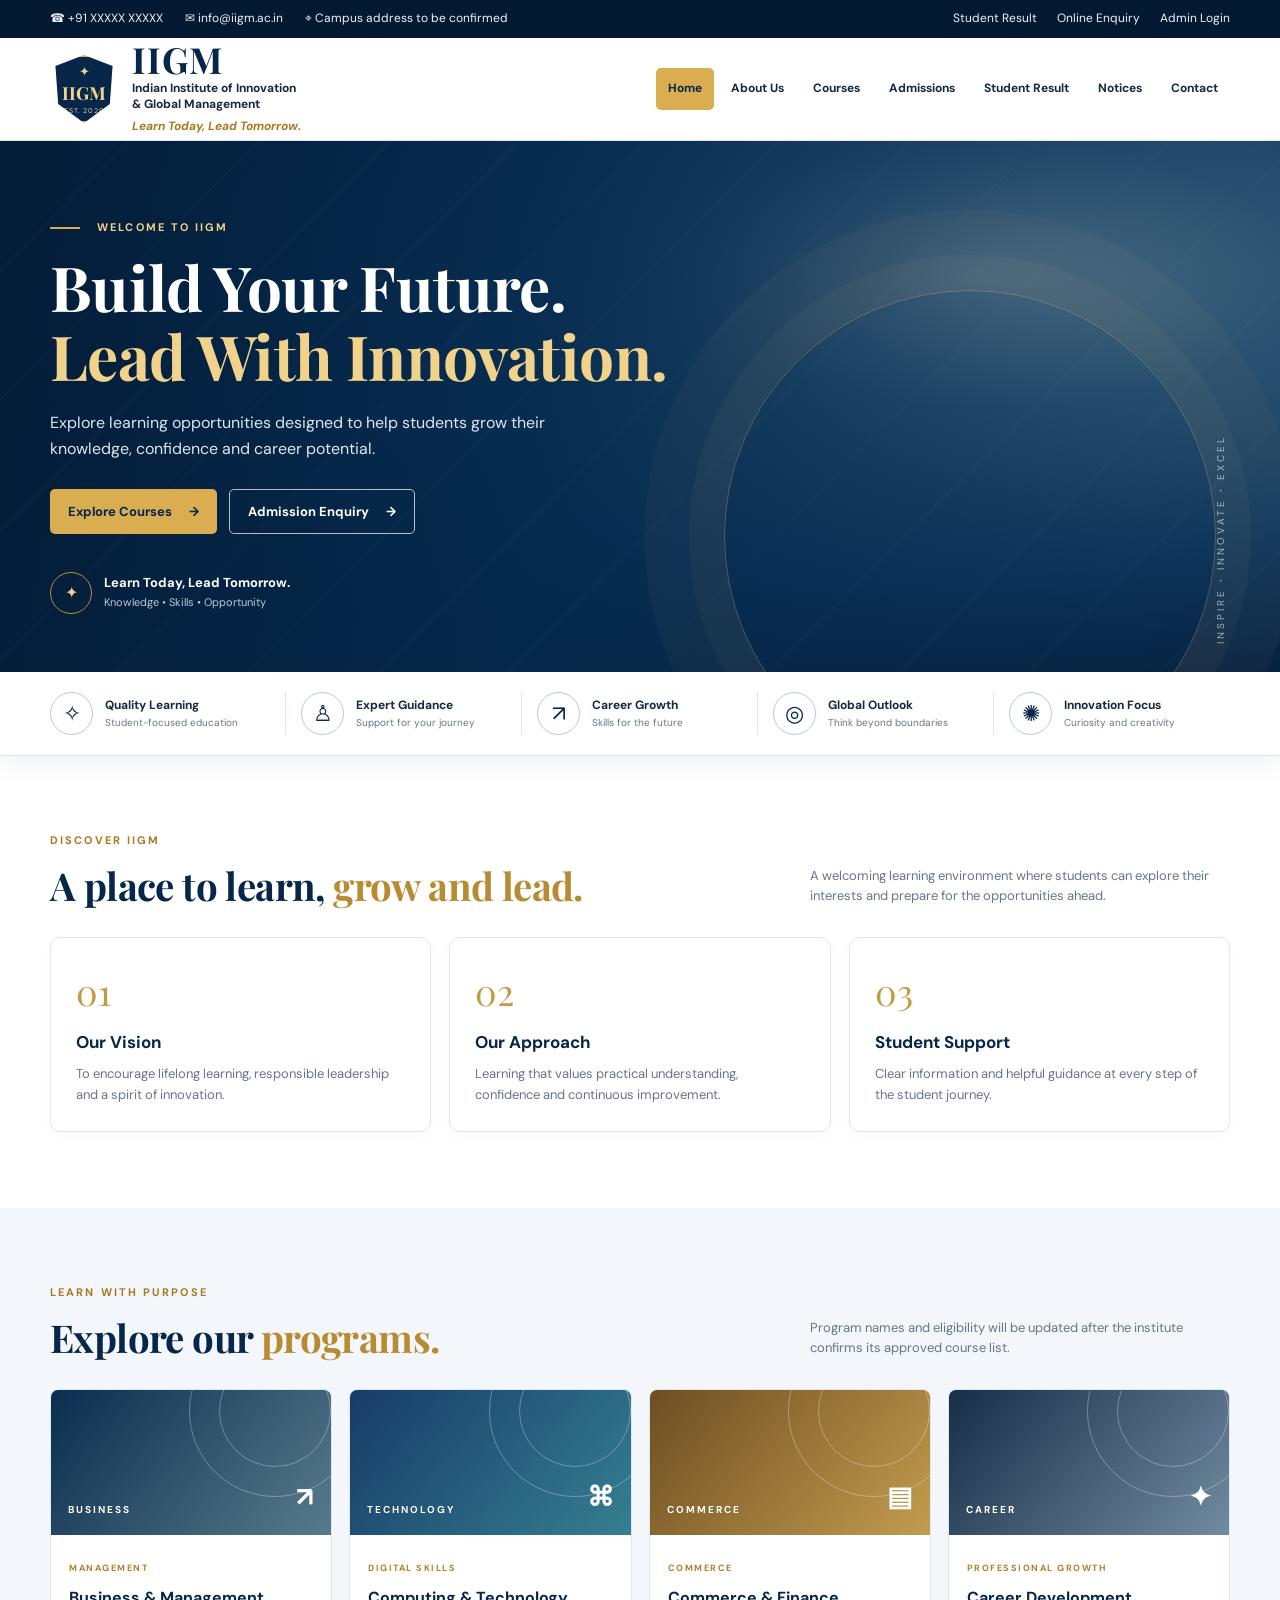
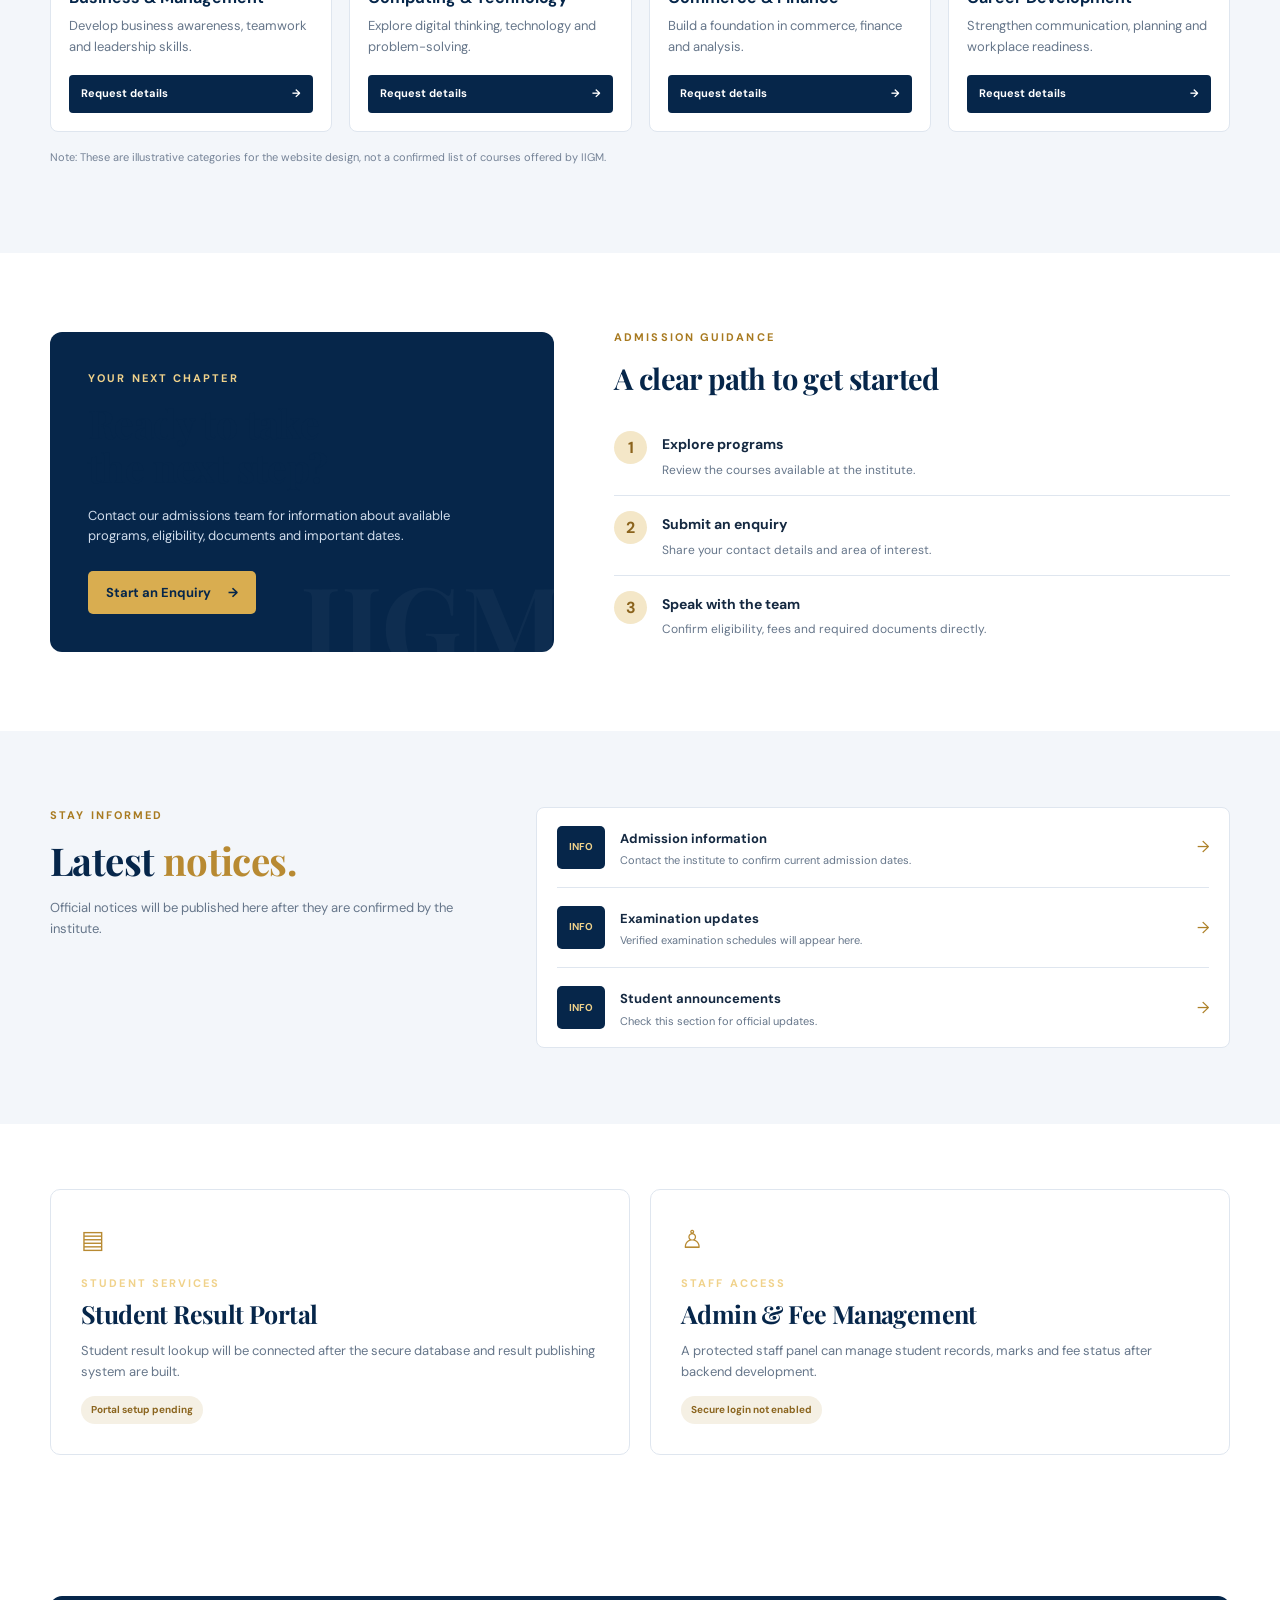
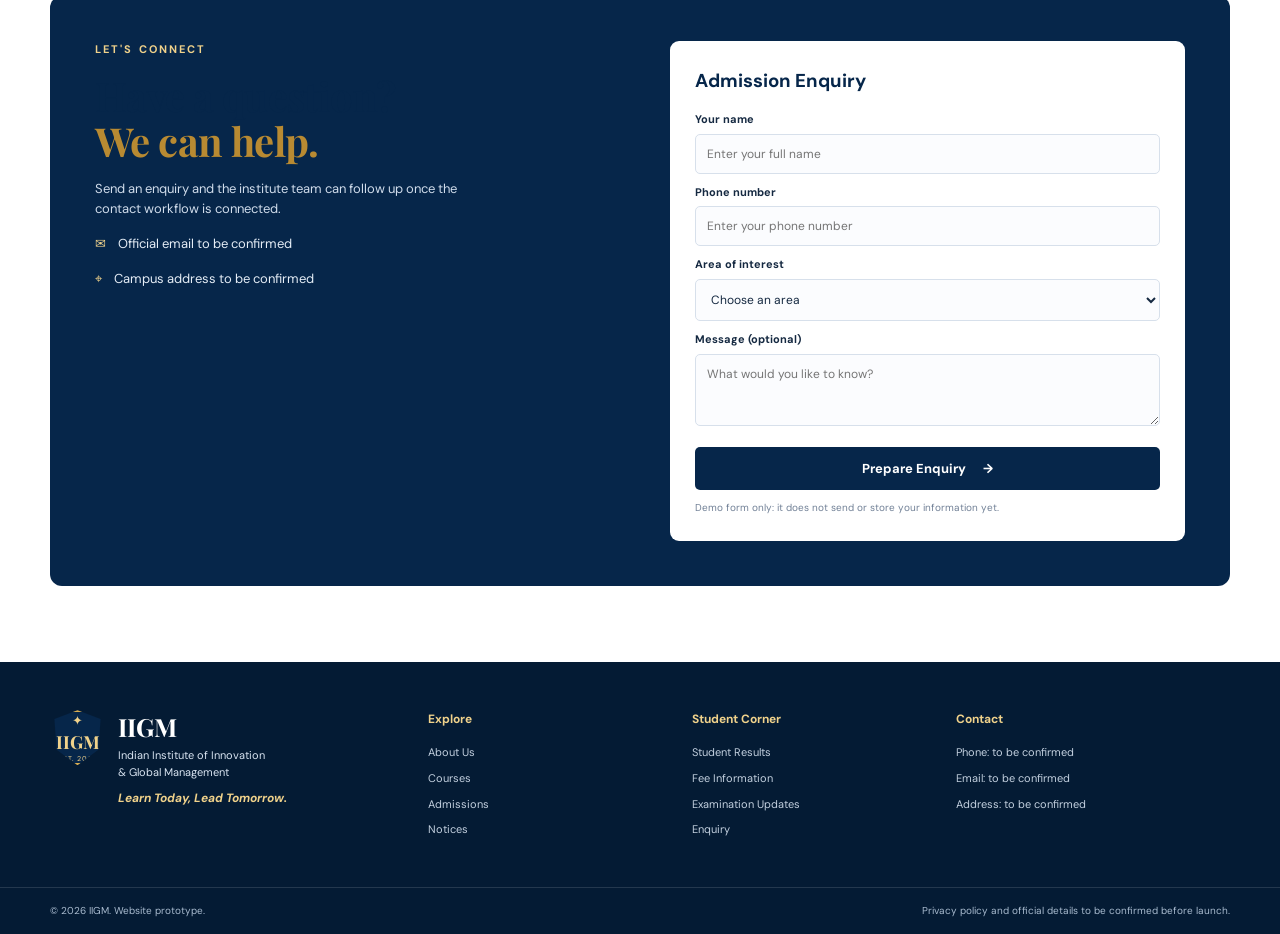
==== index.html @ 2663f776 "Add files via upload" ====
<!DOCTYPE html>
<html lang="en">
<head>
  <meta charset="UTF-8">
  <meta name="viewport" content="width=device-width, initial-scale=1.0">
  <meta name="description" content="IIGM — Indian Institute of Innovation & Global Management. Learn today, lead tomorrow.">
  <title>IIGM | Indian Institute of Innovation & Global Management</title>
  <link rel="stylesheet" href="style.css">
</head>
<body>
  <div class="topbar">
    <div class="container topbar-inner">
      <div class="contact-mini"><span>☎ +91 XXXXX XXXXX</span><span>✉ info@iigm.ac.in</span><span>⌖ Campus address to be confirmed</span></div>
      <div class="top-links"><a href="#results">Student Result</a><a href="#enquiry">Online Enquiry</a><a href="#admin">Admin Login</a></div>
    </div>
  </div>
  <header class="header">
    <div class="container nav-wrap">
      <a class="brand" href="#home" aria-label="IIGM home">
        <div class="crest"><span>✦</span><strong>IIGM</strong><small>EST. 2026</small></div>
        <div><strong class="brand-name">IIGM</strong><span class="brand-full">Indian Institute of Innovation<br>&amp; Global Management</span><em>Learn Today, Lead Tomorrow.</em></div>
      </a>
      <button class="menu-toggle" aria-label="Toggle navigation" aria-expanded="false">☰</button>
      <nav class="nav" id="main-nav">
        <a class="active" href="#home">Home</a><a href="#about">About Us</a><a href="#courses">Courses</a><a href="#admissions">Admissions</a><a href="#results">Student Result</a><a href="#notices">Notices</a><a href="#contact">Contact</a>
      </nav>
    </div>
  </header>

  <main>
    <section class="hero" id="home">
      <div class="hero-overlay"></div>
      <div class="container hero-content">
        <div class="eyebrow"><span></span> WELCOME TO IIGM</div>
        <h1>Build Your Future.<br><span>Lead With Innovation.</span></h1>
        <p>Explore learning opportunities designed to help students grow their knowledge, confidence and career potential.</p>
        <div class="hero-actions"><a class="btn btn-gold" href="#courses">Explore Courses <span>→</span></a><a class="btn btn-outline" href="#enquiry">Admission Enquiry <span>→</span></a></div>
        <div class="hero-note"><span class="note-icon">✦</span><span><strong>Learn Today, Lead Tomorrow.</strong><small>Knowledge • Skills • Opportunity</small></span></div>
      </div>
      <div class="hero-side">INSPIRE <b>·</b> INNOVATE <b>·</b> EXCEL</div>
    </section>

    <section class="value-strip">
      <div class="container value-grid">
        <div class="value-item"><span class="value-icon">✧</span><div><strong>Quality Learning</strong><small>Student-focused education</small></div></div>
        <div class="value-item"><span class="value-icon">♙</span><div><strong>Expert Guidance</strong><small>Support for your journey</small></div></div>
        <div class="value-item"><span class="value-icon">↗</span><div><strong>Career Growth</strong><small>Skills for the future</small></div></div>
        <div class="value-item"><span class="value-icon">◎</span><div><strong>Global Outlook</strong><small>Think beyond boundaries</small></div></div>
        <div class="value-item"><span class="value-icon">✺</span><div><strong>Innovation Focus</strong><small>Curiosity and creativity</small></div></div>
      </div>
    </section>

    <section class="section container" id="about">
      <div class="section-heading"><div><p class="eyebrow dark">DISCOVER IIGM</p><h2>A place to learn, <span>grow and lead.</span></h2></div><p class="section-intro">A welcoming learning environment where students can explore their interests and prepare for the opportunities ahead.</p></div>
      <div class="about-grid">
        <div class="about-card"><span class="big-number">01</span><h3>Our Vision</h3><p>To encourage lifelong learning, responsible leadership and a spirit of innovation.</p></div>
        <div class="about-card"><span class="big-number">02</span><h3>Our Approach</h3><p>Learning that values practical understanding, confidence and continuous improvement.</p></div>
        <div class="about-card"><span class="big-number">03</span><h3>Student Support</h3><p>Clear information and helpful guidance at every step of the student journey.</p></div>
      </div>
    </section>

    <section class="section section-tint" id="courses">
      <div class="container">
        <div class="section-heading"><div><p class="eyebrow dark">LEARN WITH PURPOSE</p><h2>Explore our <span>programs.</span></h2></div><p class="section-intro">Program names and eligibility will be updated after the institute confirms its approved course list.</p></div>
        <div class="course-grid">
          <article class="course-card"><div class="course-art art-business"><span>BUSINESS</span><b>↗</b></div><div class="course-body"><span class="course-tag">MANAGEMENT</span><h3>Business &amp; Management</h3><p>Develop business awareness, teamwork and leadership skills.</p><a href="#enquiry">Request details <span>→</span></a></div></article>
          <article class="course-card"><div class="course-art art-tech"><span>TECHNOLOGY</span><b>⌘</b></div><div class="course-body"><span class="course-tag">DIGITAL SKILLS</span><h3>Computing &amp; Technology</h3><p>Explore digital thinking, technology and problem-solving.</p><a href="#enquiry">Request details <span>→</span></a></div></article>
          <article class="course-card"><div class="course-art art-commerce"><span>COMMERCE</span><b>▤</b></div><div class="course-body"><span class="course-tag">COMMERCE</span><h3>Commerce &amp; Finance</h3><p>Build a foundation in commerce, finance and analysis.</p><a href="#enquiry">Request details <span>→</span></a></div></article>
          <article class="course-card"><div class="course-art art-career"><span>CAREER</span><b>✦</b></div><div class="course-body"><span class="course-tag">PROFESSIONAL GROWTH</span><h3>Career Development</h3><p>Strengthen communication, planning and workplace readiness.</p><a href="#enquiry">Request details <span>→</span></a></div></article>
        </div>
        <p class="disclaimer">Note: These are illustrative categories for the website design, not a confirmed list of courses offered by IIGM.</p>
      </div>
    </section>

    <section class="section container split-section" id="admissions">
      <div class="admissions-panel"><p class="eyebrow">YOUR NEXT CHAPTER</p><h2>Ready to take<br>the next step?</h2><p>Contact our admissions team for information about available programs, eligibility, documents and important dates.</p><a class="btn btn-gold" href="#enquiry">Start an Enquiry <span>→</span></a></div>
      <div class="process-panel"><p class="eyebrow dark">ADMISSION GUIDANCE</p><h2>A clear path to get started</h2><div class="process-step"><span>1</span><div><strong>Explore programs</strong><p>Review the courses available at the institute.</p></div></div><div class="process-step"><span>2</span><div><strong>Submit an enquiry</strong><p>Share your contact details and area of interest.</p></div></div><div class="process-step"><span>3</span><div><strong>Speak with the team</strong><p>Confirm eligibility, fees and required documents directly.</p></div></div></div>
    </section>

    <section class="section section-tint" id="notices"><div class="container notices-layout">
      <div><p class="eyebrow dark">STAY INFORMED</p><h2>Latest <span>notices.</span></h2><p class="section-intro">Official notices will be published here after they are confirmed by the institute.</p></div>
      <div class="notice-list"><div class="notice-row"><span class="notice-date">INFO</span><div><strong>Admission information</strong><p>Contact the institute to confirm current admission dates.</p></div><span class="notice-arrow">→</span></div><div class="notice-row"><span class="notice-date">INFO</span><div><strong>Examination updates</strong><p>Verified examination schedules will appear here.</p></div><span class="notice-arrow">→</span></div><div class="notice-row"><span class="notice-date">INFO</span><div><strong>Student announcements</strong><p>Check this section for official updates.</p></div><span class="notice-arrow">→</span></div></div>
    </div></section>

    <section class="section container portal-section">
      <div class="portal-card" id="results"><span class="portal-symbol">▤</span><p class="eyebrow">STUDENT SERVICES</p><h2>Student Result Portal</h2><p>Student result lookup will be connected after the secure database and result publishing system are built.</p><span class="status-pill">Portal setup pending</span></div>
      <div class="portal-card" id="admin"><span class="portal-symbol">♙</span><p class="eyebrow">STAFF ACCESS</p><h2>Admin &amp; Fee Management</h2><p>A protected staff panel can manage student records, marks and fee status after backend development.</p><span class="status-pill">Secure login not enabled</span></div>
    </section>

    <section class="section container" id="enquiry"><div class="enquiry-wrap"><div><p class="eyebrow">LET'S CONNECT</p><h2>Have a question?<br><span>We can help.</span></h2><p>Send an enquiry and the institute team can follow up once the contact workflow is connected.</p><div class="contact-line">✉ <span>Official email to be confirmed</span></div><div class="contact-line">⌖ <span>Campus address to be confirmed</span></div></div>
      <form class="enquiry-form" id="enquiry-form"><h3>Admission Enquiry</h3><label for="student-name">Your name</label><input id="student-name" name="name" required placeholder="Enter your full name"><label for="student-phone">Phone number</label><input id="student-phone" name="phone" type="tel" required pattern="[0-9 +()-]{8,18}" placeholder="Enter your phone number"><label for="student-course">Area of interest</label><select id="student-course" name="course" required><option value="">Choose an area</option><option>Business &amp; Management</option><option>Computing &amp; Technology</option><option>Commerce &amp; Finance</option><option>Other / Need guidance</option></select><label for="student-message">Message (optional)</label><textarea id="student-message" name="message" rows="3" placeholder="What would you like to know?"></textarea><button class="btn btn-navy" type="submit">Prepare Enquiry <span>→</span></button><p class="form-note" id="form-message">Demo form only: it does not send or store your information yet.</p></form>
    </div></section>
  </main>

  <footer class="footer" id="contact"><div class="container footer-main"><div class="footer-brand"><div class="crest crest-small"><span>✦</span><strong>IIGM</strong><small>EST. 2026</small></div><div><h3>IIGM</h3><p>Indian Institute of Innovation<br>&amp; Global Management</p><em>Learn Today, Lead Tomorrow.</em></div></div><div><h4>Explore</h4><a href="#about">About Us</a><a href="#courses">Courses</a><a href="#admissions">Admissions</a><a href="#notices">Notices</a></div><div><h4>Student Corner</h4><a href="#results">Student Results</a><a href="#admin">Fee Information</a><a href="#notices">Examination Updates</a><a href="#enquiry">Enquiry</a></div><div><h4>Contact</h4><p>Phone: to be confirmed</p><p>Email: to be confirmed</p><p>Address: to be confirmed</p></div></div><div class="footer-bottom"><div class="container"><span>© 2026 IIGM. Website prototype.</span><span>Privacy policy and official details to be confirmed before launch.</span></div></div></footer>
  <script src="script.js"></script>
</body>
</html>
---- style.css ----
@import url('https://fonts.googleapis.com/css2?family=DM+Sans:wght@400;500;600;700&family=Playfair+Display:wght@600;700&display=swap');
:root{--navy:#06264a;--navy2:#0b3768;--gold:#d9ad50;--gold2:#f0d28b;--ink:#152941;--muted:#66768a;--paper:#fff;--tint:#f3f6fa;--line:#dfe6ef;--shadow:0 18px 50px rgba(8,36,68,.09)}
*{box-sizing:border-box}html{scroll-behavior:smooth;scroll-padding-top:100px}body{margin:0;font-family:'DM Sans',Arial,sans-serif;color:var(--ink);background:#fff;line-height:1.6}a{color:inherit;text-decoration:none}.container{width:min(1180px,calc(100% - 40px));margin:auto}.topbar{background:#041a32;color:#edf3fb;font-size:12px}.topbar-inner,.contact-mini,.top-links{display:flex;align-items:center}.topbar-inner{min-height:38px;justify-content:space-between;gap:18px}.contact-mini{gap:22px}.top-links{gap:20px}.top-links a:hover,.nav a:hover{color:var(--gold)}.header{position:sticky;top:0;z-index:10;background:rgba(255,255,255,.97);backdrop-filter:blur(12px);border-bottom:1px solid var(--line)}.nav-wrap{display:flex;align-items:center;justify-content:space-between;gap:25px;min-height:102px}.brand{display:flex;align-items:center;gap:14px;min-width:310px}.brand-name{display:block;font-family:'Playfair Display',serif;font-size:36px;line-height:1.1;letter-spacing:1px;color:var(--navy)}.brand-full{display:block;font-size:12px;line-height:1.35;font-weight:700}.brand em,.footer-brand em{font-size:12px;color:#a87a20;font-weight:700}.crest{width:68px;height:68px;display:flex;flex-direction:column;align-items:center;justify-content:center;border:2px solid var(--gold);outline:1px solid var(--navy);outline-offset:3px;background:var(--navy);color:var(--gold2);clip-path:polygon(50% 0,92% 16%,88% 72%,50% 100%,12% 72%,8% 16%);flex-shrink:0}.crest span{font-size:13px}.crest strong{font-family:'Playfair Display',serif;font-size:18px;line-height:1.2}.crest small{font-size:7px;letter-spacing:1px}.nav{display:flex;align-items:center;gap:5px}.nav a{padding:11px 12px;border-radius:5px;font-size:12px;font-weight:700;white-space:nowrap}.nav a.active{background:var(--gold);color:var(--navy)}.menu-toggle{display:none;border:1px solid var(--line);background:white;border-radius:7px;padding:8px 12px;font-size:22px;color:var(--navy)}
.hero{position:relative;isolation:isolate;overflow:hidden;min-height:490px;background:linear-gradient(100deg,rgba(3,28,55,.97) 0%,rgba(5,42,78,.91) 44%,rgba(5,42,78,.2) 100%),radial-gradient(ellipse at 76% 25%,#8ba9b8 0,#3c6885 24%,#123c63 53%,#061f3d 75%)}.hero:after{content:"";position:absolute;z-index:-1;right:5%;bottom:-110px;width:490px;height:490px;border:1px solid rgba(236,200,120,.3);border-radius:50%;box-shadow:0 0 0 35px rgba(236,200,120,.04),0 0 0 80px rgba(236,200,120,.035)}.hero-overlay{position:absolute;z-index:-1;inset:0;background:linear-gradient(90deg,transparent 45%,rgba(2,20,41,.08)),repeating-linear-gradient(135deg,transparent 0 90px,rgba(255,255,255,.025) 91px 92px)}.hero-content{position:relative;padding:78px 0 58px;color:#fff;max-width:1180px}.eyebrow{font-size:11px;letter-spacing:2.1px;font-weight:700;color:var(--gold2);margin:0 0 15px}.eyebrow span{display:inline-block;width:30px;height:2px;background:var(--gold);vertical-align:middle;margin-right:12px}.eyebrow.dark{color:#a87a20}.hero h1,.section h2,.admissions-panel h2,.enquiry-wrap h2{font-family:'Playfair Display',Georgia,serif;line-height:1.12;letter-spacing:-.6px}.hero h1{font-size:clamp(38px,5vw,62px);max-width:700px;margin:0 0 20px}.hero h1 span{color:var(--gold2)}.hero-content>p{font-size:16px;color:#dce7f3;max-width:520px;margin:0 0 27px}.hero-actions{display:flex;flex-wrap:wrap;gap:12px}.btn{display:inline-flex;align-items:center;justify-content:center;gap:17px;border:0;border-radius:5px;padding:13px 18px;font:700 13px 'DM Sans',sans-serif;cursor:pointer;transition:transform .2s,box-shadow .2s}.btn:hover{transform:translateY(-2px);box-shadow:0 8px 20px #03182a35}.btn-gold{background:var(--gold);color:var(--navy)}.btn-outline{border:1px solid rgba(255,255,255,.7);color:white;background:transparent}.btn-navy{background:var(--navy);color:white;width:100%}.hero-note{display:flex;align-items:center;gap:12px;margin-top:38px}.note-icon{display:grid;place-items:center;border:1px solid #b98b32;color:var(--gold2);border-radius:50%;width:42px;height:42px}.hero-note strong,.hero-note small{display:block}.hero-note strong{font-size:13px}.hero-note small{font-size:11px;color:#b9cadb}.hero-side{position:absolute;right:4%;bottom:28px;color:#fff9;font-size:10px;letter-spacing:3px;writing-mode:vertical-rl;transform:rotate(180deg)}
.value-strip{background:#fff;border-bottom:1px solid var(--line);box-shadow:0 8px 24px #092a4810}.value-grid{display:grid;grid-template-columns:repeat(5,1fr);padding:20px 0}.value-item{display:flex;align-items:center;gap:12px;padding:0 15px;border-right:1px solid var(--line)}.value-item:first-child{padding-left:0}.value-item:last-child{border:0}.value-icon{width:43px;height:43px;display:grid;place-items:center;flex-shrink:0;border:1px solid #b8c7d8;border-radius:50%;font-size:22px;color:var(--navy)}.value-item strong,.value-item small{display:block}.value-item strong{font-size:12px}.value-item small{font-size:10px;color:var(--muted)}
.section{padding-top:76px;padding-bottom:76px}.section-tint{background:var(--tint)}.section-heading{display:flex;align-items:end;justify-content:space-between;gap:40px;margin-bottom:30px}.section h2,.process-panel h2,.notices-layout h2{font-size:clamp(30px,3vw,40px);margin:0;color:var(--navy)}.section h2 span,.notices-layout h2 span,.enquiry-wrap h2 span{color:#b88a32}.section-intro{max-width:420px;color:var(--muted);font-size:13px;margin:0}.about-grid{display:grid;grid-template-columns:repeat(3,1fr);gap:18px}.about-card{border:1px solid var(--line);border-radius:10px;padding:25px;background:white;box-shadow:0 5px 22px #102e4b05}.big-number{color:#c59a43;font-family:'Playfair Display',serif;font-size:36px}.about-card h3{margin:8px 0;font-size:17px;color:var(--navy)}.about-card p,.course-body p{font-size:13px;color:var(--muted);margin:0}.course-grid{display:grid;grid-template-columns:repeat(4,1fr);gap:17px}.course-card{overflow:hidden;border:1px solid var(--line);border-radius:8px;background:white;transition:transform .2s,box-shadow .2s}.course-card:hover{transform:translateY(-4px);box-shadow:var(--shadow)}.course-art{height:145px;display:flex;align-items:flex-end;justify-content:space-between;padding:17px;color:white;position:relative;overflow:hidden}.course-art:before,.course-art:after{content:"";position:absolute;border:1px solid #ffffff4d;border-radius:50%;width:170px;height:170px;right:-30px;top:-65px}.course-art:after{width:110px;height:110px;right:0;top:-35px}.course-art span,.course-art b{position:relative;z-index:1}.course-art span{font-size:10px;letter-spacing:2px;font-weight:700}.course-art b{font-size:27px}.art-business{background:linear-gradient(130deg,#0b2d4f,#587b8b)}.art-tech{background:linear-gradient(130deg,#173b68,#367f91)}.art-commerce{background:linear-gradient(130deg,#6d4e23,#c39c4e)}.art-career{background:linear-gradient(130deg,#172d48,#718ba0)}.course-body{padding:18px}.course-tag{font-size:9px;letter-spacing:1.5px;color:#ad8027;font-weight:700}.course-body h3{font-size:16px;color:var(--navy);margin:6px 0}.course-body a{display:flex;justify-content:space-between;align-items:center;background:var(--navy);color:white;padding:10px 12px;border-radius:4px;margin-top:17px;font-size:11px;font-weight:700}.disclaimer{font-size:11px;color:#758397;margin-top:17px}
.split-section{display:grid;grid-template-columns:.9fr 1.1fr;gap:60px;align-items:center}.admissions-panel{background:var(--navy);color:white;border-radius:12px;padding:38px;position:relative;overflow:hidden}.admissions-panel:after{content:"IIGM";position:absolute;right:-10px;bottom:-43px;font:700 110px 'Playfair Display',serif;color:#ffffff09}.admissions-panel h2{font-size:39px;margin:0 0 16px}.admissions-panel p:not(.eyebrow){color:#d0dceb;font-size:13px;max-width:390px;margin-bottom:24px}.process-panel h2{font-size:29px;margin-bottom:22px}.process-step{display:flex;gap:15px;padding:15px 0;border-bottom:1px solid var(--line)}.process-step:last-child{border:0}.process-step>span{width:33px;height:33px;flex-shrink:0;display:grid;place-items:center;background:#f4e7c8;color:#8b631c;border-radius:50%;font-weight:700}.process-step strong{font-size:14px}.process-step p{font-size:12px;color:var(--muted);margin:4px 0 0}
.notices-layout{display:grid;grid-template-columns:.75fr 1.25fr;gap:70px;align-items:start}.notices-layout .section-intro{margin-top:16px}.notice-list{background:white;border:1px solid var(--line);border-radius:8px;padding:0 20px}.notice-row{display:flex;align-items:center;gap:15px;padding:17px 0;border-bottom:1px solid var(--line)}.notice-row:last-child{border:0}.notice-date{display:grid;place-items:center;min-width:48px;height:43px;background:var(--navy);color:var(--gold2);font-size:10px;font-weight:700;border-radius:5px}.notice-row strong{font-size:13px}.notice-row p{margin:2px 0 0;color:var(--muted);font-size:11px}.notice-arrow{margin-left:auto;color:#ad8027}
.portal-section{display:grid;grid-template-columns:1fr 1fr;gap:20px;padding-top:65px;padding-bottom:65px}.portal-card{border:1px solid var(--line);border-radius:10px;padding:30px;background:#fff}.portal-symbol{font-size:25px;color:#b88a32}.portal-card .eyebrow{margin-top:15px;margin-bottom:7px}.portal-card h2{font-size:25px}.portal-card p:not(.eyebrow){font-size:13px;color:var(--muted)}.status-pill{display:inline-block;background:#f5f0e4;color:#8b651f;padding:6px 10px;border-radius:30px;font-size:10px;font-weight:700}
.enquiry-wrap{display:grid;grid-template-columns:1fr 1fr;gap:60px;background:var(--navy);padding:45px;border-radius:12px;color:white}.enquiry-wrap h2{font-size:40px;margin:0 0 15px}.enquiry-wrap>div>p:not(.eyebrow){color:#d0dceb;font-size:13px;max-width:400px}.contact-line{display:flex;gap:12px;align-items:center;color:var(--gold2);font-size:13px;margin-top:14px}.contact-line span{color:#e5edf6}.enquiry-form{background:white;color:var(--ink);border-radius:9px;padding:25px}.enquiry-form h3{margin:0 0 15px;color:var(--navy)}.enquiry-form label{display:block;font-size:11px;font-weight:700;margin:10px 0 5px}.enquiry-form input,.enquiry-form select,.enquiry-form textarea{width:100%;border:1px solid #d7e0eb;border-radius:5px;padding:11px;font:12px 'DM Sans',sans-serif;background:#fbfcfe;color:var(--ink)}.enquiry-form input:focus,.enquiry-form select:focus,.enquiry-form textarea:focus{outline:2px solid #d9ad5066;border-color:#c69a42}.enquiry-form .btn{margin-top:14px}.form-note{font-size:10px;color:#718096;margin:10px 0 0}
.footer{background:#041b34;color:#d9e4f1}.footer-main{display:grid;grid-template-columns:1.5fr 1fr 1fr 1.2fr;gap:35px;padding-top:48px;padding-bottom:40px}.footer-brand{display:flex;gap:13px;align-items:flex-start}.crest-small{width:55px;height:55px}.footer-brand h3{font:700 25px 'Playfair Display',serif;color:white;margin:0}.footer-brand p{font-size:11px;line-height:1.5;margin:4px 0}.footer-brand em{color:var(--gold2)}.footer h4{color:var(--gold2);font-size:12px;margin:0 0 15px}.footer-main>div:not(.footer-brand) a,.footer-main>div:not(.footer-brand) p{display:block;color:#c3d0df;font-size:11px;margin:8px 0}.footer-bottom{border-top:1px solid #ffffff20;font-size:10px;color:#a9bbcf}.footer-bottom .container{display:flex;justify-content:space-between;gap:20px;padding:15px 0}
@media(max-width:1050px){.nav-wrap{min-height:90px}.brand{min-width:auto}.brand-name{font-size:30px}.brand-full{font-size:10px}.nav a{padding:9px 7px;font-size:11px}.value-grid{grid-template-columns:repeat(3,1fr);gap:18px}.value-item:nth-child(3){border:0}.value-item:nth-child(4){padding-left:0}.course-grid{grid-template-columns:repeat(2,1fr)}.hero{min-height:450px}.hero-content{padding:65px 0}.hero-side{display:none}}
@media(max-width:760px){.container{width:min(100% - 30px,560px)}.topbar-inner{padding:8px 0}.contact-mini{gap:5px;align-items:flex-start;flex-direction:column}.contact-mini span:nth-child(3){display:none}.top-links{gap:8px;flex-wrap:wrap;justify-content:flex-end}.top-links a{font-size:10px}.nav-wrap{min-height:80px}.brand{gap:10px}.crest{width:50px;height:50px}.crest strong{font-size:14px}.brand-name{font-size:27px}.brand-full{font-size:9px}.brand em{font-size:10px}.menu-toggle{display:block}.nav{display:none;position:absolute;left:0;right:0;top:100%;padding:12px 15px 18px;background:white;border-bottom:1px solid var(--line);box-shadow:var(--shadow);flex-direction:column;align-items:stretch}.nav.open{display:flex}.nav a{font-size:13px;padding:11px 13px}.hero{min-height:auto}.hero-content{padding:58px 0 50px}.hero h1{font-size:39px}.hero-content>p{font-size:14px}.hero-actions .btn{width:100%}.value-grid{grid-template-columns:1fr 1fr;gap:18px;padding:20px 0}.value-item{padding:0 7px;border:0}.value-item:first-child,.value-item:nth-child(4){padding-left:7px}.value-icon{width:37px;height:37px;font-size:18px}.value-item strong{font-size:11px}.value-item small{font-size:9px}.section{padding-top:54px;padding-bottom:54px}.section-heading{display:block}.section-intro{margin-top:14px}.about-grid{grid-template-columns:1fr}.course-grid{grid-template-columns:1fr 1fr;gap:10px}.course-art{height:105px;padding:12px}.course-body{padding:12px}.course-body h3{font-size:13px}.course-body p{font-size:11px}.course-body a{font-size:10px;padding:9px}.course-tag{font-size:8px}.split-section,.notices-layout,.portal-section,.enquiry-wrap{grid-template-columns:1fr;gap:25px}.admissions-panel{padding:28px}.admissions-panel h2{font-size:33px}.process-panel h2{font-size:26px}.notices-layout{gap:20px}.enquiry-wrap{padding:24px 17px}.enquiry-wrap h2{font-size:34px}.enquiry-form{padding:18px}.portal-card{padding:22px}.footer-main{grid-template-columns:1fr 1fr;gap:28px 18px;padding-top:35px}.footer-brand{grid-column:1/-1}.footer-bottom .container{display:block}.footer-bottom span{display:block;margin:5px 0}}
@media(max-width:390px){.course-grid{grid-template-columns:1fr}.top-links a{font-size:9px}.brand-full{max-width:210px}.hero h1{font-size:34px}}
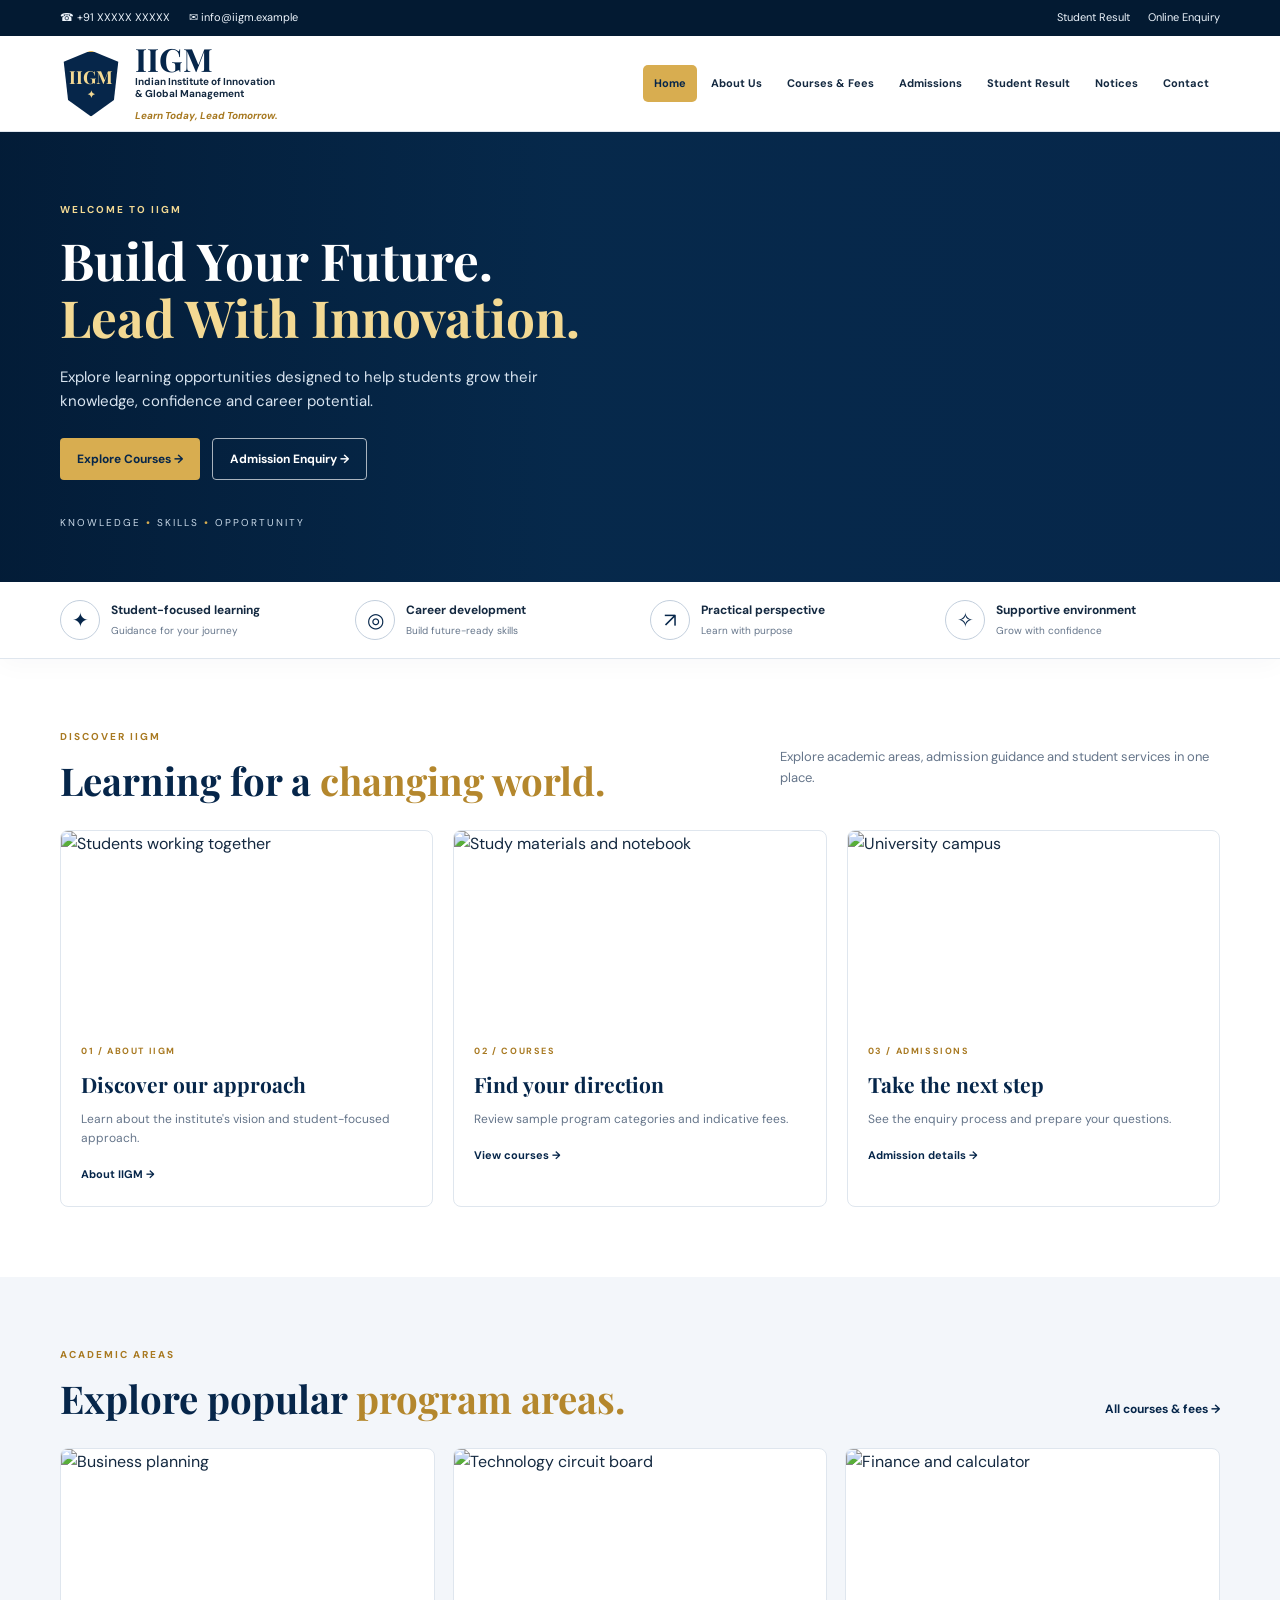
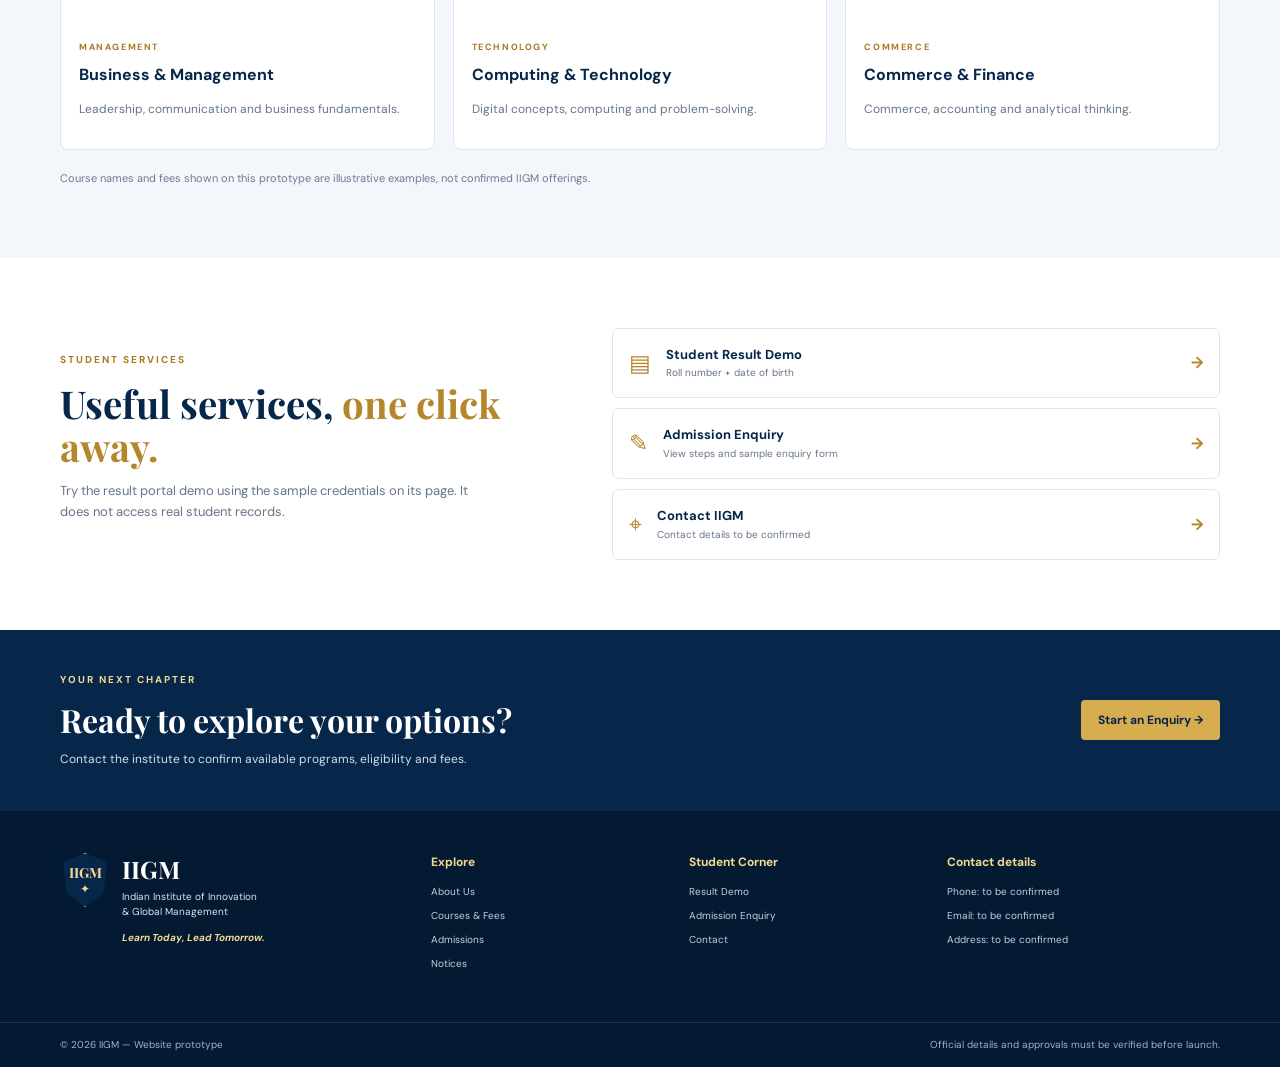
==== commit bebe46e1: "Add files via upload" ====
--- a/index.html
+++ b/index.html
@@ -1,98 +1,28 @@
 <!DOCTYPE html>
 <html lang="en">
 <head>
-  <meta charset="UTF-8">
-  <meta name="viewport" content="width=device-width, initial-scale=1.0">
-  <meta name="description" content="IIGM — Indian Institute of Innovation & Global Management. Learn today, lead tomorrow.">
-  <title>IIGM | Indian Institute of Innovation & Global Management</title>
-  <link rel="stylesheet" href="style.css">
+<meta charset="UTF-8"><meta name="viewport" content="width=device-width, initial-scale=1">
+<meta name="description" content="IIGM — Indian Institute of Innovation & Global Management. Learn Today, Lead Tomorrow.">
+<title>IIGM | Home</title><link rel="stylesheet" href="style.css">
 </head>
 <body>
-  <div class="topbar">
-    <div class="container topbar-inner">
-      <div class="contact-mini"><span>☎ +91 XXXXX XXXXX</span><span>✉ info@iigm.ac.in</span><span>⌖ Campus address to be confirmed</span></div>
-      <div class="top-links"><a href="#results">Student Result</a><a href="#enquiry">Online Enquiry</a><a href="#admin">Admin Login</a></div>
-    </div>
-  </div>
-  <header class="header">
-    <div class="container nav-wrap">
-      <a class="brand" href="#home" aria-label="IIGM home">
-        <div class="crest"><span>✦</span><strong>IIGM</strong><small>EST. 2026</small></div>
-        <div><strong class="brand-name">IIGM</strong><span class="brand-full">Indian Institute of Innovation<br>&amp; Global Management</span><em>Learn Today, Lead Tomorrow.</em></div>
-      </a>
-      <button class="menu-toggle" aria-label="Toggle navigation" aria-expanded="false">☰</button>
-      <nav class="nav" id="main-nav">
-        <a class="active" href="#home">Home</a><a href="#about">About Us</a><a href="#courses">Courses</a><a href="#admissions">Admissions</a><a href="#results">Student Result</a><a href="#notices">Notices</a><a href="#contact">Contact</a>
-      </nav>
-    </div>
-  </header>
-
-  <main>
-    <section class="hero" id="home">
-      <div class="hero-overlay"></div>
-      <div class="container hero-content">
-        <div class="eyebrow"><span></span> WELCOME TO IIGM</div>
-        <h1>Build Your Future.<br><span>Lead With Innovation.</span></h1>
-        <p>Explore learning opportunities designed to help students grow their knowledge, confidence and career potential.</p>
-        <div class="hero-actions"><a class="btn btn-gold" href="#courses">Explore Courses <span>→</span></a><a class="btn btn-outline" href="#enquiry">Admission Enquiry <span>→</span></a></div>
-        <div class="hero-note"><span class="note-icon">✦</span><span><strong>Learn Today, Lead Tomorrow.</strong><small>Knowledge • Skills • Opportunity</small></span></div>
-      </div>
-      <div class="hero-side">INSPIRE <b>·</b> INNOVATE <b>·</b> EXCEL</div>
-    </section>
-
-    <section class="value-strip">
-      <div class="container value-grid">
-        <div class="value-item"><span class="value-icon">✧</span><div><strong>Quality Learning</strong><small>Student-focused education</small></div></div>
-        <div class="value-item"><span class="value-icon">♙</span><div><strong>Expert Guidance</strong><small>Support for your journey</small></div></div>
-        <div class="value-item"><span class="value-icon">↗</span><div><strong>Career Growth</strong><small>Skills for the future</small></div></div>
-        <div class="value-item"><span class="value-icon">◎</span><div><strong>Global Outlook</strong><small>Think beyond boundaries</small></div></div>
-        <div class="value-item"><span class="value-icon">✺</span><div><strong>Innovation Focus</strong><small>Curiosity and creativity</small></div></div>
-      </div>
-    </section>
-
-    <section class="section container" id="about">
-      <div class="section-heading"><div><p class="eyebrow dark">DISCOVER IIGM</p><h2>A place to learn, <span>grow and lead.</span></h2></div><p class="section-intro">A welcoming learning environment where students can explore their interests and prepare for the opportunities ahead.</p></div>
-      <div class="about-grid">
-        <div class="about-card"><span class="big-number">01</span><h3>Our Vision</h3><p>To encourage lifelong learning, responsible leadership and a spirit of innovation.</p></div>
-        <div class="about-card"><span class="big-number">02</span><h3>Our Approach</h3><p>Learning that values practical understanding, confidence and continuous improvement.</p></div>
-        <div class="about-card"><span class="big-number">03</span><h3>Student Support</h3><p>Clear information and helpful guidance at every step of the student journey.</p></div>
-      </div>
-    </section>
-
-    <section class="section section-tint" id="courses">
-      <div class="container">
-        <div class="section-heading"><div><p class="eyebrow dark">LEARN WITH PURPOSE</p><h2>Explore our <span>programs.</span></h2></div><p class="section-intro">Program names and eligibility will be updated after the institute confirms its approved course list.</p></div>
-        <div class="course-grid">
-          <article class="course-card"><div class="course-art art-business"><span>BUSINESS</span><b>↗</b></div><div class="course-body"><span class="course-tag">MANAGEMENT</span><h3>Business &amp; Management</h3><p>Develop business awareness, teamwork and leadership skills.</p><a href="#enquiry">Request details <span>→</span></a></div></article>
-          <article class="course-card"><div class="course-art art-tech"><span>TECHNOLOGY</span><b>⌘</b></div><div class="course-body"><span class="course-tag">DIGITAL SKILLS</span><h3>Computing &amp; Technology</h3><p>Explore digital thinking, technology and problem-solving.</p><a href="#enquiry">Request details <span>→</span></a></div></article>
-          <article class="course-card"><div class="course-art art-commerce"><span>COMMERCE</span><b>▤</b></div><div class="course-body"><span class="course-tag">COMMERCE</span><h3>Commerce &amp; Finance</h3><p>Build a foundation in commerce, finance and analysis.</p><a href="#enquiry">Request details <span>→</span></a></div></article>
-          <article class="course-card"><div class="course-art art-career"><span>CAREER</span><b>✦</b></div><div class="course-body"><span class="course-tag">PROFESSIONAL GROWTH</span><h3>Career Development</h3><p>Strengthen communication, planning and workplace readiness.</p><a href="#enquiry">Request details <span>→</span></a></div></article>
-        </div>
-        <p class="disclaimer">Note: These are illustrative categories for the website design, not a confirmed list of courses offered by IIGM.</p>
-      </div>
-    </section>
-
-    <section class="section container split-section" id="admissions">
-      <div class="admissions-panel"><p class="eyebrow">YOUR NEXT CHAPTER</p><h2>Ready to take<br>the next step?</h2><p>Contact our admissions team for information about available programs, eligibility, documents and important dates.</p><a class="btn btn-gold" href="#enquiry">Start an Enquiry <span>→</span></a></div>
-      <div class="process-panel"><p class="eyebrow dark">ADMISSION GUIDANCE</p><h2>A clear path to get started</h2><div class="process-step"><span>1</span><div><strong>Explore programs</strong><p>Review the courses available at the institute.</p></div></div><div class="process-step"><span>2</span><div><strong>Submit an enquiry</strong><p>Share your contact details and area of interest.</p></div></div><div class="process-step"><span>3</span><div><strong>Speak with the team</strong><p>Confirm eligibility, fees and required documents directly.</p></div></div></div>
-    </section>
-
-    <section class="section section-tint" id="notices"><div class="container notices-layout">
-      <div><p class="eyebrow dark">STAY INFORMED</p><h2>Latest <span>notices.</span></h2><p class="section-intro">Official notices will be published here after they are confirmed by the institute.</p></div>
-      <div class="notice-list"><div class="notice-row"><span class="notice-date">INFO</span><div><strong>Admission information</strong><p>Contact the institute to confirm current admission dates.</p></div><span class="notice-arrow">→</span></div><div class="notice-row"><span class="notice-date">INFO</span><div><strong>Examination updates</strong><p>Verified examination schedules will appear here.</p></div><span class="notice-arrow">→</span></div><div class="notice-row"><span class="notice-date">INFO</span><div><strong>Student announcements</strong><p>Check this section for official updates.</p></div><span class="notice-arrow">→</span></div></div>
-    </div></section>
-
-    <section class="section container portal-section">
-      <div class="portal-card" id="results"><span class="portal-symbol">▤</span><p class="eyebrow">STUDENT SERVICES</p><h2>Student Result Portal</h2><p>Student result lookup will be connected after the secure database and result publishing system are built.</p><span class="status-pill">Portal setup pending</span></div>
-      <div class="portal-card" id="admin"><span class="portal-symbol">♙</span><p class="eyebrow">STAFF ACCESS</p><h2>Admin &amp; Fee Management</h2><p>A protected staff panel can manage student records, marks and fee status after backend development.</p><span class="status-pill">Secure login not enabled</span></div>
-    </section>
-
-    <section class="section container" id="enquiry"><div class="enquiry-wrap"><div><p class="eyebrow">LET'S CONNECT</p><h2>Have a question?<br><span>We can help.</span></h2><p>Send an enquiry and the institute team can follow up once the contact workflow is connected.</p><div class="contact-line">✉ <span>Official email to be confirmed</span></div><div class="contact-line">⌖ <span>Campus address to be confirmed</span></div></div>
-      <form class="enquiry-form" id="enquiry-form"><h3>Admission Enquiry</h3><label for="student-name">Your name</label><input id="student-name" name="name" required placeholder="Enter your full name"><label for="student-phone">Phone number</label><input id="student-phone" name="phone" type="tel" required pattern="[0-9 +()-]{8,18}" placeholder="Enter your phone number"><label for="student-course">Area of interest</label><select id="student-course" name="course" required><option value="">Choose an area</option><option>Business &amp; Management</option><option>Computing &amp; Technology</option><option>Commerce &amp; Finance</option><option>Other / Need guidance</option></select><label for="student-message">Message (optional)</label><textarea id="student-message" name="message" rows="3" placeholder="What would you like to know?"></textarea><button class="btn btn-navy" type="submit">Prepare Enquiry <span>→</span></button><p class="form-note" id="form-message">Demo form only: it does not send or store your information yet.</p></form>
-    </div></section>
-  </main>
-
-  <footer class="footer" id="contact"><div class="container footer-main"><div class="footer-brand"><div class="crest crest-small"><span>✦</span><strong>IIGM</strong><small>EST. 2026</small></div><div><h3>IIGM</h3><p>Indian Institute of Innovation<br>&amp; Global Management</p><em>Learn Today, Lead Tomorrow.</em></div></div><div><h4>Explore</h4><a href="#about">About Us</a><a href="#courses">Courses</a><a href="#admissions">Admissions</a><a href="#notices">Notices</a></div><div><h4>Student Corner</h4><a href="#results">Student Results</a><a href="#admin">Fee Information</a><a href="#notices">Examination Updates</a><a href="#enquiry">Enquiry</a></div><div><h4>Contact</h4><p>Phone: to be confirmed</p><p>Email: to be confirmed</p><p>Address: to be confirmed</p></div></div><div class="footer-bottom"><div class="container"><span>© 2026 IIGM. Website prototype.</span><span>Privacy policy and official details to be confirmed before launch.</span></div></div></footer>
-  <script src="script.js"></script>
-</body>
-</html>
+<div class="topbar"><div class="container topbar-inner"><div>☎ +91 XXXXX XXXXX <span>✉ info@iigm.example</span></div><div><a href="results.html">Student Result</a><a href="admissions.html">Online Enquiry</a></div></div></div>
+<header class="site-header"><div class="container nav-wrap">
+<a class="brand" href="index.html"><span class="crest">IIGM<small>✦</small></span><span><b>IIGM</b><small>Indian Institute of Innovation<br>&amp; Global Management</small><em>Learn Today, Lead Tomorrow.</em></span></a>
+<button class="menu-toggle" aria-label="Open navigation">☰</button><nav class="nav"><a class="active" href="index.html">Home</a><a href="about.html">About Us</a><a href="courses.html">Courses &amp; Fees</a><a href="admissions.html">Admissions</a><a href="results.html">Student Result</a><a href="notices.html">Notices</a><a href="contact.html">Contact</a></nav>
+</div></header>
+<main>
+<section class="hero home-hero"><div class="hero-shade"></div><div class="container hero-content"><p class="eyebrow">WELCOME TO IIGM</p><h1>Build Your Future.<br><span>Lead With Innovation.</span></h1><p class="hero-copy">Explore learning opportunities designed to help students grow their knowledge, confidence and career potential.</p><div class="actions"><a class="btn btn-gold" href="courses.html">Explore Courses →</a><a class="btn btn-outline" href="admissions.html">Admission Enquiry →</a></div><div class="hero-caption">KNOWLEDGE <b>•</b> SKILLS <b>•</b> OPPORTUNITY</div></div></section>
+<section class="trust-strip"><div class="container trust-grid"><div><span>✦</span><b>Student-focused learning</b><small>Guidance for your journey</small></div><div><span>◎</span><b>Career development</b><small>Build future-ready skills</small></div><div><span>↗</span><b>Practical perspective</b><small>Learn with purpose</small></div><div><span>✧</span><b>Supportive environment</b><small>Grow with confidence</small></div></div></section>
+<section class="section container"><div class="section-head"><div><p class="eyebrow dark">DISCOVER IIGM</p><h2>Learning for a <span>changing world.</span></h2></div><p class="muted">Explore academic areas, admission guidance and student services in one place.</p></div>
+<div class="feature-grid"><a class="feature-card" href="about.html"><img src="https://images.unsplash.com/photo-1523240795612-9a054b0db644?auto=format&fit=crop&w=900&q=80" alt="Students working together"><div><span>01 / ABOUT IIGM</span><h3>Discover our approach</h3><p>Learn about the institute's vision and student-focused approach.</p><b>About IIGM →</b></div></a>
+<a class="feature-card" href="courses.html"><img src="https://images.unsplash.com/photo-1434030216411-0b793f4b4173?auto=format&fit=crop&w=900&q=80" alt="Study materials and notebook"><div><span>02 / COURSES</span><h3>Find your direction</h3><p>Review sample program categories and indicative fees.</p><b>View courses →</b></div></a>
+<a class="feature-card" href="admissions.html"><img src="https://images.unsplash.com/photo-1523050854058-8df90110c9f1?auto=format&fit=crop&w=900&q=80" alt="University campus"><div><span>03 / ADMISSIONS</span><h3>Take the next step</h3><p>See the enquiry process and prepare your questions.</p><b>Admission details →</b></div></a></div></section>
+<section class="section tint"><div class="container"><div class="section-head"><div><p class="eyebrow dark">ACADEMIC AREAS</p><h2>Explore popular <span>program areas.</span></h2></div><a class="text-link" href="courses.html">All courses &amp; fees →</a></div>
+<div class="course-teasers"><a class="teaser" href="courses.html"><img src="https://images.unsplash.com/photo-1454165804606-c3d57bc86b40?auto=format&fit=crop&w=700&q=80" alt="Business planning"><div><small>MANAGEMENT</small><h3>Business &amp; Management</h3><p>Leadership, communication and business fundamentals.</p></div></a><a class="teaser" href="courses.html"><img src="https://images.unsplash.com/photo-1518770660439-4636190af475?auto=format&fit=crop&w=700&q=80" alt="Technology circuit board"><div><small>TECHNOLOGY</small><h3>Computing &amp; Technology</h3><p>Digital concepts, computing and problem-solving.</p></div></a><a class="teaser" href="courses.html"><img src="https://images.unsplash.com/photo-1554224155-6726b3ff858f?auto=format&fit=crop&w=700&q=80" alt="Finance and calculator"><div><small>COMMERCE</small><h3>Commerce &amp; Finance</h3><p>Commerce, accounting and analytical thinking.</p></div></a></div>
+<p class="notice-note">Course names and fees shown on this prototype are illustrative examples, not confirmed IIGM offerings.</p></div></section>
+<section class="section container portal-band"><div><p class="eyebrow dark">STUDENT SERVICES</p><h2>Useful services, <span>one click away.</span></h2><p class="muted">Try the result portal demo using the sample credentials on its page. It does not access real student records.</p></div><div class="portal-actions"><a class="portal-link" href="results.html"><span>▤</span><div><b>Student Result Demo</b><small>Roll number + date of birth</small></div><strong>→</strong></a><a class="portal-link" href="admissions.html"><span>✎</span><div><b>Admission Enquiry</b><small>View steps and sample enquiry form</small></div><strong>→</strong></a><a class="portal-link" href="contact.html"><span>⌖</span><div><b>Contact IIGM</b><small>Contact details to be confirmed</small></div><strong>→</strong></a></div></section>
+<section class="cta"><div class="container cta-inner"><div><p class="eyebrow">YOUR NEXT CHAPTER</p><h2>Ready to explore your options?</h2><p>Contact the institute to confirm available programs, eligibility and fees.</p></div><a class="btn btn-gold" href="admissions.html">Start an Enquiry →</a></div></section>
+</main>
+<footer class="footer"><div class="container footer-grid"><div class="footer-brand"><span class="crest">IIGM<small>✦</small></span><div><h3>IIGM</h3><p>Indian Institute of Innovation<br>&amp; Global Management</p><em>Learn Today, Lead Tomorrow.</em></div></div><div><h4>Explore</h4><a href="about.html">About Us</a><a href="courses.html">Courses &amp; Fees</a><a href="admissions.html">Admissions</a><a href="notices.html">Notices</a></div><div><h4>Student Corner</h4><a href="results.html">Result Demo</a><a href="admissions.html">Admission Enquiry</a><a href="contact.html">Contact</a></div><div><h4>Contact details</h4><p>Phone: to be confirmed</p><p>Email: to be confirmed</p><p>Address: to be confirmed</p></div></div><div class="footer-bottom"><div class="container"><span>© 2026 IIGM — Website prototype</span><span>Official details and approvals must be verified before launch.</span></div></div></footer>
+<script src="script.js"></script></body></html>
--- a/style.css
+++ b/style.css
@@ -1,14 +1,10 @@
 @import url('https://fonts.googleapis.com/css2?family=DM+Sans:wght@400;500;600;700&family=Playfair+Display:wght@600;700&display=swap');
-:root{--navy:#06264a;--navy2:#0b3768;--gold:#d9ad50;--gold2:#f0d28b;--ink:#152941;--muted:#66768a;--paper:#fff;--tint:#f3f6fa;--line:#dfe6ef;--shadow:0 18px 50px rgba(8,36,68,.09)}
-*{box-sizing:border-box}html{scroll-behavior:smooth;scroll-padding-top:100px}body{margin:0;font-family:'DM Sans',Arial,sans-serif;color:var(--ink);background:#fff;line-height:1.6}a{color:inherit;text-decoration:none}.container{width:min(1180px,calc(100% - 40px));margin:auto}.topbar{background:#041a32;color:#edf3fb;font-size:12px}.topbar-inner,.contact-mini,.top-links{display:flex;align-items:center}.topbar-inner{min-height:38px;justify-content:space-between;gap:18px}.contact-mini{gap:22px}.top-links{gap:20px}.top-links a:hover,.nav a:hover{color:var(--gold)}.header{position:sticky;top:0;z-index:10;background:rgba(255,255,255,.97);backdrop-filter:blur(12px);border-bottom:1px solid var(--line)}.nav-wrap{display:flex;align-items:center;justify-content:space-between;gap:25px;min-height:102px}.brand{display:flex;align-items:center;gap:14px;min-width:310px}.brand-name{display:block;font-family:'Playfair Display',serif;font-size:36px;line-height:1.1;letter-spacing:1px;color:var(--navy)}.brand-full{display:block;font-size:12px;line-height:1.35;font-weight:700}.brand em,.footer-brand em{font-size:12px;color:#a87a20;font-weight:700}.crest{width:68px;height:68px;display:flex;flex-direction:column;align-items:center;justify-content:center;border:2px solid var(--gold);outline:1px solid var(--navy);outline-offset:3px;background:var(--navy);color:var(--gold2);clip-path:polygon(50% 0,92% 16%,88% 72%,50% 100%,12% 72%,8% 16%);flex-shrink:0}.crest span{font-size:13px}.crest strong{font-family:'Playfair Display',serif;font-size:18px;line-height:1.2}.crest small{font-size:7px;letter-spacing:1px}.nav{display:flex;align-items:center;gap:5px}.nav a{padding:11px 12px;border-radius:5px;font-size:12px;font-weight:700;white-space:nowrap}.nav a.active{background:var(--gold);color:var(--navy)}.menu-toggle{display:none;border:1px solid var(--line);background:white;border-radius:7px;padding:8px 12px;font-size:22px;color:var(--navy)}
-.hero{position:relative;isolation:isolate;overflow:hidden;min-height:490px;background:linear-gradient(100deg,rgba(3,28,55,.97) 0%,rgba(5,42,78,.91) 44%,rgba(5,42,78,.2) 100%),radial-gradient(ellipse at 76% 25%,#8ba9b8 0,#3c6885 24%,#123c63 53%,#061f3d 75%)}.hero:after{content:"";position:absolute;z-index:-1;right:5%;bottom:-110px;width:490px;height:490px;border:1px solid rgba(236,200,120,.3);border-radius:50%;box-shadow:0 0 0 35px rgba(236,200,120,.04),0 0 0 80px rgba(236,200,120,.035)}.hero-overlay{position:absolute;z-index:-1;inset:0;background:linear-gradient(90deg,transparent 45%,rgba(2,20,41,.08)),repeating-linear-gradient(135deg,transparent 0 90px,rgba(255,255,255,.025) 91px 92px)}.hero-content{position:relative;padding:78px 0 58px;color:#fff;max-width:1180px}.eyebrow{font-size:11px;letter-spacing:2.1px;font-weight:700;color:var(--gold2);margin:0 0 15px}.eyebrow span{display:inline-block;width:30px;height:2px;background:var(--gold);vertical-align:middle;margin-right:12px}.eyebrow.dark{color:#a87a20}.hero h1,.section h2,.admissions-panel h2,.enquiry-wrap h2{font-family:'Playfair Display',Georgia,serif;line-height:1.12;letter-spacing:-.6px}.hero h1{font-size:clamp(38px,5vw,62px);max-width:700px;margin:0 0 20px}.hero h1 span{color:var(--gold2)}.hero-content>p{font-size:16px;color:#dce7f3;max-width:520px;margin:0 0 27px}.hero-actions{display:flex;flex-wrap:wrap;gap:12px}.btn{display:inline-flex;align-items:center;justify-content:center;gap:17px;border:0;border-radius:5px;padding:13px 18px;font:700 13px 'DM Sans',sans-serif;cursor:pointer;transition:transform .2s,box-shadow .2s}.btn:hover{transform:translateY(-2px);box-shadow:0 8px 20px #03182a35}.btn-gold{background:var(--gold);color:var(--navy)}.btn-outline{border:1px solid rgba(255,255,255,.7);color:white;background:transparent}.btn-navy{background:var(--navy);color:white;width:100%}.hero-note{display:flex;align-items:center;gap:12px;margin-top:38px}.note-icon{display:grid;place-items:center;border:1px solid #b98b32;color:var(--gold2);border-radius:50%;width:42px;height:42px}.hero-note strong,.hero-note small{display:block}.hero-note strong{font-size:13px}.hero-note small{font-size:11px;color:#b9cadb}.hero-side{position:absolute;right:4%;bottom:28px;color:#fff9;font-size:10px;letter-spacing:3px;writing-mode:vertical-rl;transform:rotate(180deg)}
-.value-strip{background:#fff;border-bottom:1px solid var(--line);box-shadow:0 8px 24px #092a4810}.value-grid{display:grid;grid-template-columns:repeat(5,1fr);padding:20px 0}.value-item{display:flex;align-items:center;gap:12px;padding:0 15px;border-right:1px solid var(--line)}.value-item:first-child{padding-left:0}.value-item:last-child{border:0}.value-icon{width:43px;height:43px;display:grid;place-items:center;flex-shrink:0;border:1px solid #b8c7d8;border-radius:50%;font-size:22px;color:var(--navy)}.value-item strong,.value-item small{display:block}.value-item strong{font-size:12px}.value-item small{font-size:10px;color:var(--muted)}
-.section{padding-top:76px;padding-bottom:76px}.section-tint{background:var(--tint)}.section-heading{display:flex;align-items:end;justify-content:space-between;gap:40px;margin-bottom:30px}.section h2,.process-panel h2,.notices-layout h2{font-size:clamp(30px,3vw,40px);margin:0;color:var(--navy)}.section h2 span,.notices-layout h2 span,.enquiry-wrap h2 span{color:#b88a32}.section-intro{max-width:420px;color:var(--muted);font-size:13px;margin:0}.about-grid{display:grid;grid-template-columns:repeat(3,1fr);gap:18px}.about-card{border:1px solid var(--line);border-radius:10px;padding:25px;background:white;box-shadow:0 5px 22px #102e4b05}.big-number{color:#c59a43;font-family:'Playfair Display',serif;font-size:36px}.about-card h3{margin:8px 0;font-size:17px;color:var(--navy)}.about-card p,.course-body p{font-size:13px;color:var(--muted);margin:0}.course-grid{display:grid;grid-template-columns:repeat(4,1fr);gap:17px}.course-card{overflow:hidden;border:1px solid var(--line);border-radius:8px;background:white;transition:transform .2s,box-shadow .2s}.course-card:hover{transform:translateY(-4px);box-shadow:var(--shadow)}.course-art{height:145px;display:flex;align-items:flex-end;justify-content:space-between;padding:17px;color:white;position:relative;overflow:hidden}.course-art:before,.course-art:after{content:"";position:absolute;border:1px solid #ffffff4d;border-radius:50%;width:170px;height:170px;right:-30px;top:-65px}.course-art:after{width:110px;height:110px;right:0;top:-35px}.course-art span,.course-art b{position:relative;z-index:1}.course-art span{font-size:10px;letter-spacing:2px;font-weight:700}.course-art b{font-size:27px}.art-business{background:linear-gradient(130deg,#0b2d4f,#587b8b)}.art-tech{background:linear-gradient(130deg,#173b68,#367f91)}.art-commerce{background:linear-gradient(130deg,#6d4e23,#c39c4e)}.art-career{background:linear-gradient(130deg,#172d48,#718ba0)}.course-body{padding:18px}.course-tag{font-size:9px;letter-spacing:1.5px;color:#ad8027;font-weight:700}.course-body h3{font-size:16px;color:var(--navy);margin:6px 0}.course-body a{display:flex;justify-content:space-between;align-items:center;background:var(--navy);color:white;padding:10px 12px;border-radius:4px;margin-top:17px;font-size:11px;font-weight:700}.disclaimer{font-size:11px;color:#758397;margin-top:17px}
-.split-section{display:grid;grid-template-columns:.9fr 1.1fr;gap:60px;align-items:center}.admissions-panel{background:var(--navy);color:white;border-radius:12px;padding:38px;position:relative;overflow:hidden}.admissions-panel:after{content:"IIGM";position:absolute;right:-10px;bottom:-43px;font:700 110px 'Playfair Display',serif;color:#ffffff09}.admissions-panel h2{font-size:39px;margin:0 0 16px}.admissions-panel p:not(.eyebrow){color:#d0dceb;font-size:13px;max-width:390px;margin-bottom:24px}.process-panel h2{font-size:29px;margin-bottom:22px}.process-step{display:flex;gap:15px;padding:15px 0;border-bottom:1px solid var(--line)}.process-step:last-child{border:0}.process-step>span{width:33px;height:33px;flex-shrink:0;display:grid;place-items:center;background:#f4e7c8;color:#8b631c;border-radius:50%;font-weight:700}.process-step strong{font-size:14px}.process-step p{font-size:12px;color:var(--muted);margin:4px 0 0}
-.notices-layout{display:grid;grid-template-columns:.75fr 1.25fr;gap:70px;align-items:start}.notices-layout .section-intro{margin-top:16px}.notice-list{background:white;border:1px solid var(--line);border-radius:8px;padding:0 20px}.notice-row{display:flex;align-items:center;gap:15px;padding:17px 0;border-bottom:1px solid var(--line)}.notice-row:last-child{border:0}.notice-date{display:grid;place-items:center;min-width:48px;height:43px;background:var(--navy);color:var(--gold2);font-size:10px;font-weight:700;border-radius:5px}.notice-row strong{font-size:13px}.notice-row p{margin:2px 0 0;color:var(--muted);font-size:11px}.notice-arrow{margin-left:auto;color:#ad8027}
-.portal-section{display:grid;grid-template-columns:1fr 1fr;gap:20px;padding-top:65px;padding-bottom:65px}.portal-card{border:1px solid var(--line);border-radius:10px;padding:30px;background:#fff}.portal-symbol{font-size:25px;color:#b88a32}.portal-card .eyebrow{margin-top:15px;margin-bottom:7px}.portal-card h2{font-size:25px}.portal-card p:not(.eyebrow){font-size:13px;color:var(--muted)}.status-pill{display:inline-block;background:#f5f0e4;color:#8b651f;padding:6px 10px;border-radius:30px;font-size:10px;font-weight:700}
-.enquiry-wrap{display:grid;grid-template-columns:1fr 1fr;gap:60px;background:var(--navy);padding:45px;border-radius:12px;color:white}.enquiry-wrap h2{font-size:40px;margin:0 0 15px}.enquiry-wrap>div>p:not(.eyebrow){color:#d0dceb;font-size:13px;max-width:400px}.contact-line{display:flex;gap:12px;align-items:center;color:var(--gold2);font-size:13px;margin-top:14px}.contact-line span{color:#e5edf6}.enquiry-form{background:white;color:var(--ink);border-radius:9px;padding:25px}.enquiry-form h3{margin:0 0 15px;color:var(--navy)}.enquiry-form label{display:block;font-size:11px;font-weight:700;margin:10px 0 5px}.enquiry-form input,.enquiry-form select,.enquiry-form textarea{width:100%;border:1px solid #d7e0eb;border-radius:5px;padding:11px;font:12px 'DM Sans',sans-serif;background:#fbfcfe;color:var(--ink)}.enquiry-form input:focus,.enquiry-form select:focus,.enquiry-form textarea:focus{outline:2px solid #d9ad5066;border-color:#c69a42}.enquiry-form .btn{margin-top:14px}.form-note{font-size:10px;color:#718096;margin:10px 0 0}
-.footer{background:#041b34;color:#d9e4f1}.footer-main{display:grid;grid-template-columns:1.5fr 1fr 1fr 1.2fr;gap:35px;padding-top:48px;padding-bottom:40px}.footer-brand{display:flex;gap:13px;align-items:flex-start}.crest-small{width:55px;height:55px}.footer-brand h3{font:700 25px 'Playfair Display',serif;color:white;margin:0}.footer-brand p{font-size:11px;line-height:1.5;margin:4px 0}.footer-brand em{color:var(--gold2)}.footer h4{color:var(--gold2);font-size:12px;margin:0 0 15px}.footer-main>div:not(.footer-brand) a,.footer-main>div:not(.footer-brand) p{display:block;color:#c3d0df;font-size:11px;margin:8px 0}.footer-bottom{border-top:1px solid #ffffff20;font-size:10px;color:#a9bbcf}.footer-bottom .container{display:flex;justify-content:space-between;gap:20px;padding:15px 0}
-@media(max-width:1050px){.nav-wrap{min-height:90px}.brand{min-width:auto}.brand-name{font-size:30px}.brand-full{font-size:10px}.nav a{padding:9px 7px;font-size:11px}.value-grid{grid-template-columns:repeat(3,1fr);gap:18px}.value-item:nth-child(3){border:0}.value-item:nth-child(4){padding-left:0}.course-grid{grid-template-columns:repeat(2,1fr)}.hero{min-height:450px}.hero-content{padding:65px 0}.hero-side{display:none}}
-@media(max-width:760px){.container{width:min(100% - 30px,560px)}.topbar-inner{padding:8px 0}.contact-mini{gap:5px;align-items:flex-start;flex-direction:column}.contact-mini span:nth-child(3){display:none}.top-links{gap:8px;flex-wrap:wrap;justify-content:flex-end}.top-links a{font-size:10px}.nav-wrap{min-height:80px}.brand{gap:10px}.crest{width:50px;height:50px}.crest strong{font-size:14px}.brand-name{font-size:27px}.brand-full{font-size:9px}.brand em{font-size:10px}.menu-toggle{display:block}.nav{display:none;position:absolute;left:0;right:0;top:100%;padding:12px 15px 18px;background:white;border-bottom:1px solid var(--line);box-shadow:var(--shadow);flex-direction:column;align-items:stretch}.nav.open{display:flex}.nav a{font-size:13px;padding:11px 13px}.hero{min-height:auto}.hero-content{padding:58px 0 50px}.hero h1{font-size:39px}.hero-content>p{font-size:14px}.hero-actions .btn{width:100%}.value-grid{grid-template-columns:1fr 1fr;gap:18px;padding:20px 0}.value-item{padding:0 7px;border:0}.value-item:first-child,.value-item:nth-child(4){padding-left:7px}.value-icon{width:37px;height:37px;font-size:18px}.value-item strong{font-size:11px}.value-item small{font-size:9px}.section{padding-top:54px;padding-bottom:54px}.section-heading{display:block}.section-intro{margin-top:14px}.about-grid{grid-template-columns:1fr}.course-grid{grid-template-columns:1fr 1fr;gap:10px}.course-art{height:105px;padding:12px}.course-body{padding:12px}.course-body h3{font-size:13px}.course-body p{font-size:11px}.course-body a{font-size:10px;padding:9px}.course-tag{font-size:8px}.split-section,.notices-layout,.portal-section,.enquiry-wrap{grid-template-columns:1fr;gap:25px}.admissions-panel{padding:28px}.admissions-panel h2{font-size:33px}.process-panel h2{font-size:26px}.notices-layout{gap:20px}.enquiry-wrap{padding:24px 17px}.enquiry-wrap h2{font-size:34px}.enquiry-form{padding:18px}.portal-card{padding:22px}.footer-main{grid-template-columns:1fr 1fr;gap:28px 18px;padding-top:35px}.footer-brand{grid-column:1/-1}.footer-bottom .container{display:block}.footer-bottom span{display:block;margin:5px 0}}
-@media(max-width:390px){.course-grid{grid-template-columns:1fr}.top-links a{font-size:9px}.brand-full{max-width:210px}.hero h1{font-size:34px}}
+:root{--navy:#06264a;--navy2:#0c3b6c;--gold:#d8ad50;--gold-light:#f3d993;--ink:#142940;--muted:#65758a;--line:#dfe6ee;--tint:#f3f6fa;--white:#fff;--shadow:0 16px 45px #082b4b12}
+*{box-sizing:border-box}html{scroll-behavior:smooth;scroll-padding-top:110px}body{margin:0;font-family:'DM Sans',Arial,sans-serif;color:var(--ink);line-height:1.6}a{color:inherit;text-decoration:none}img{max-width:100%;display:block}.container{width:min(1160px,calc(100% - 40px));margin:auto}.topbar{background:#031a32;color:#edf4fc;font-size:11px}.topbar-inner{display:flex;justify-content:space-between;align-items:center;gap:20px;min-height:36px}.topbar-inner span{margin-left:16px}.topbar a{margin-left:18px}.topbar a:hover{color:var(--gold-light)}.site-header{position:sticky;top:0;z-index:20;background:#fffffff5;backdrop-filter:blur(12px);border-bottom:1px solid var(--line)}.nav-wrap{display:flex;align-items:center;justify-content:space-between;gap:20px;min-height:95px}.brand{display:flex;align-items:center;gap:13px;flex-shrink:0}.crest{width:62px;height:66px;display:flex;flex-direction:column;align-items:center;justify-content:center;background:var(--navy);color:var(--gold-light);clip-path:polygon(50% 0,94% 17%,87% 75%,50% 100%,13% 75%,6% 17%);font:700 18px 'Playfair Display',serif;border:1px solid var(--gold)}.crest small{font:12px Arial}.brand b{display:block;font:700 32px 'Playfair Display',serif;color:var(--navy);line-height:1.1}.brand small{display:block;font-size:10px;line-height:1.25;font-weight:700}.brand em{font-size:10px;color:#a77921;font-weight:700}.nav{display:flex;align-items:center;gap:3px}.nav a{font-size:11px;font-weight:700;padding:10px 11px;border-radius:5px;white-space:nowrap}.nav a:hover,.nav a.active{background:var(--gold);color:var(--navy)}.menu-toggle{display:none;background:white;border:1px solid var(--line);border-radius:6px;padding:6px 12px;font-size:22px;color:var(--navy)}
+.hero{position:relative;isolation:isolate;overflow:hidden;background-color:var(--navy);background-size:cover;background-position:center;min-height:450px;color:white}.home-hero{background-image:url('https://images.unsplash.com/photo-1523050854058-8df90110c9f1?auto=format&fit=crop&w=2000&q=85')}.hero-shade{position:absolute;z-index:-1;inset:0;background:linear-gradient(90deg,#031c37f7 0%,#06294be8 44%,#06294b45 100%)}.hero-content{padding:70px 0 42px}.eyebrow{font-size:10px;letter-spacing:2px;font-weight:700;color:var(--gold-light);margin:0 0 14px}.eyebrow.dark{color:#a87921}.hero h1,.page-hero h1,.section h2,.cta h2,.admission-layout h2,.contact-layout h2{font:700 clamp(35px,4vw,56px)/1.12 'Playfair Display',Georgia,serif;margin:0;color:inherit}.hero h1 span,.page-hero h1 span{color:var(--gold-light)}.hero-copy{max-width:490px;color:#d8e4f0;font-size:15px;margin:18px 0 25px}.actions{display:flex;gap:12px;flex-wrap:wrap}.btn{display:inline-flex;align-items:center;justify-content:center;gap:13px;padding:12px 17px;border-radius:4px;font:700 12px 'DM Sans',sans-serif;cursor:pointer;border:0;transition:.2s}.btn:hover{transform:translateY(-2px);box-shadow:0 8px 22px #03182a30}.btn-gold{background:var(--gold);color:var(--navy)}.btn-outline{border:1px solid #ffffffa8;color:white}.btn-navy{background:var(--navy);color:white}.hero-caption{font-size:10px;letter-spacing:2px;color:#c8d8e7;margin-top:35px}.hero-caption b{color:var(--gold)}.trust-strip{background:white;border-bottom:1px solid var(--line);box-shadow:0 5px 25px #082b4b08}.trust-grid{display:grid;grid-template-columns:repeat(4,1fr);padding:18px 0;gap:20px}.trust-grid>div{display:grid;grid-template-columns:40px 1fr;column-gap:11px;align-items:center}.trust-grid span{grid-row:span 2;display:grid;place-items:center;border:1px solid #c3cfdd;border-radius:50%;width:40px;height:40px;color:var(--navy);font-size:20px}.trust-grid b{font-size:12px}.trust-grid small{font-size:10px;color:var(--muted)}
+.section{padding:70px 0}.tint{background:var(--tint)}.section-head{display:flex;justify-content:space-between;align-items:end;gap:30px;margin-bottom:28px}.section h2,.admission-layout h2,.contact-layout h2{font-size:clamp(29px,3vw,39px);color:var(--navy)}.section h2 span,.admission-layout h2 span,.contact-layout h2 span{color:#b4872d}.muted{color:var(--muted);font-size:13px;max-width:440px}.feature-grid{display:grid;grid-template-columns:repeat(3,1fr);gap:20px}.feature-card{border:1px solid var(--line);border-radius:8px;overflow:hidden;background:white;transition:.2s}.feature-card:hover,.course-card:hover,.teaser:hover{transform:translateY(-4px);box-shadow:var(--shadow)}.feature-card img{width:100%;height:185px;object-fit:cover}.feature-card>div{padding:20px}.feature-card span,.teaser small{font-size:9px;letter-spacing:1.6px;color:#a87921;font-weight:700}.feature-card h3{font:700 21px 'Playfair Display',serif;color:var(--navy);margin:8px 0}.feature-card p,.teaser p{font-size:12px;color:var(--muted)}.feature-card b{font-size:11px;color:var(--navy)}.text-link{font-size:12px;color:var(--navy);font-weight:700}.course-teasers{display:grid;grid-template-columns:repeat(3,1fr);gap:18px}.teaser{border:1px solid var(--line);border-radius:8px;overflow:hidden;background:white;transition:.2s}.teaser img{width:100%;height:165px;object-fit:cover}.teaser>div{padding:18px}.teaser h3{font-size:16px;color:var(--navy);margin:5px 0}.notice-note{font-size:11px;color:#6c7c8f;margin:20px 0 0}.portal-band{display:grid;grid-template-columns:.9fr 1.1fr;gap:55px;align-items:center}.portal-actions{display:grid;gap:10px}.portal-link{display:flex;align-items:center;gap:15px;padding:16px;border:1px solid var(--line);border-radius:7px;background:white}.portal-link>span{font-size:23px;color:#b4872d}.portal-link div{flex:1}.portal-link b,.portal-link small{display:block}.portal-link b{font-size:13px;color:var(--navy)}.portal-link small{font-size:10px;color:var(--muted)}.portal-link strong{color:#b4872d}.cta{background:var(--navy);color:white;padding:42px 0}.cta-inner{display:flex;justify-content:space-between;align-items:center;gap:30px}.cta h2{font-size:32px}.cta p:not(.eyebrow){color:#d2dfeb;font-size:12px;margin-bottom:0}
+.page-hero{background:linear-gradient(100deg,#041d39ed,#0a3a68cc),url('https://images.unsplash.com/photo-1523240795612-9a054b0db644?auto=format&fit=crop&w=1800&q=80') center/cover;color:white;padding:52px 0 32px}.page-hero h1{font-size:43px}.page-hero p:not(.eyebrow){color:#dce7f1;font-size:13px;max-width:600px}.breadcrumbs{font-size:10px;color:#d8e4ef;margin-top:22px}.breadcrumbs a{color:var(--gold-light)}.callout{border-left:4px solid var(--gold);background:#fff8e9;padding:15px 18px;font-size:12px;color:#5b4b2c;margin-bottom:25px}.course-list-grid{display:grid;grid-template-columns:repeat(2,1fr);gap:22px}.program-card{border:1px solid var(--line);border-radius:9px;overflow:hidden;background:white;box-shadow:0 7px 24px #0a2e4b08}.program-card>img{width:100%;height:210px;object-fit:cover}.program-content{padding:22px}.tag{font-size:9px;letter-spacing:1.5px;font-weight:700;color:#a87921}.program-content h2{font:700 22px/1.25 'Playfair Display',serif;color:var(--navy);margin:7px 0}.program-content p,.program-content li{font-size:12px;color:var(--muted)}.program-content ul{padding-left:18px;margin:15px 0 20px}.program-content li{margin:7px 0}.program-content .btn{width:100%}.center{text-align:center}.mt-30{margin-top:30px}.steps-grid{display:grid;grid-template-columns:repeat(4,1fr);gap:15px}.steps-grid article,.about-values article{background:white;border:1px solid var(--line);border-radius:8px;padding:23px}.steps-grid article>span,.about-values article>span{display:grid;place-items:center;width:39px;height:39px;background:#f5e9cb;color:#8c651f;border-radius:50%;font-weight:700;font-size:12px}.steps-grid h3,.about-values h3{font-size:15px;color:var(--navy);margin:15px 0 6px}.steps-grid p,.about-values p{font-size:12px;color:var(--muted);margin:0}.admission-layout{display:grid;grid-template-columns:1fr 1fr;gap:55px;align-items:start}.check-list{padding-left:20px;color:var(--muted);font-size:13px}.check-list li{margin:12px 0}.form-card,.result-search{padding:28px;background:white;border:1px solid var(--line);border-radius:9px;box-shadow:var(--shadow)}.form-card h2,.result-search h2{font-size:28px;margin:0 0 14px}.form-card label,.result-search label{display:block;font-size:11px;font-weight:700;margin:12px 0 5px}.form-card input,.form-card select,.form-card textarea,.result-search input{width:100%;padding:12px;border:1px solid #d5dfeb;border-radius:5px;background:#fbfcfe;font:12px 'DM Sans',sans-serif}.form-card .btn,.result-search .btn{width:100%;margin-top:17px}.form-note{font-size:10px;color:var(--muted)}.results-layout{display:grid;grid-template-columns:.78fr 1.22fr;gap:28px;align-items:start}.result-search h2{color:var(--navy)}.demo-credentials{margin-top:20px;background:#f3f6fa;padding:13px;border-radius:7px;font-size:11px}.demo-credentials>b{display:block;margin-bottom:8px}.demo-credentials>div{display:flex;align-items:center;gap:8px;margin:8px 0}.demo-credentials span{flex:1;color:var(--muted)}.demo-credentials code{font-size:10px;color:var(--navy);background:white;padding:4px;border-radius:3px}.demo-credentials button{border:0;background:var(--navy);color:white;border-radius:4px;padding:5px 9px;cursor:pointer}.demo-credentials small{color:var(--muted);display:block;margin-top:8px}.error-message{color:#b42318;font-size:11px}.empty-result{min-height:350px;display:flex;flex-direction:column;align-items:center;justify-content:center;text-align:center;border:1px dashed #c8d4e1;border-radius:9px;padding:35px;color:var(--muted)}.empty-icon{font-size:42px;color:#b4872d}.empty-result h3{color:var(--navy);margin-bottom:5px}.empty-result p{font-size:12px;max-width:300px}.hidden{display:none!important}.result-card{border:1px solid var(--line);border-radius:9px;overflow:hidden;box-shadow:var(--shadow);background:white}.result-banner{display:flex;align-items:center;gap:15px;background:var(--navy);color:white;padding:20px}.result-mark{width:55px;height:55px;display:grid;place-items:center;border:1px solid var(--gold);color:var(--gold-light);font:700 18px 'Playfair Display',serif}.result-banner small{font-size:8px;letter-spacing:1px;color:var(--gold-light)}.result-banner h2{font:700 20px 'Playfair Display',serif;margin:4px 0}.result-banner p{font-size:9px;color:#f5d68d;margin:0}.student-meta{display:grid;grid-template-columns:1fr 1fr;gap:13px;padding:18px;border-bottom:1px solid var(--line)}.student-meta small,.result-summary small{display:block;font-size:9px;color:var(--muted)}.student-meta b{display:block;font-size:10px;color:var(--navy);margin-top:3px}.table-wrap{overflow-x:auto;padding:0 18px}.marks-table{width:100%;border-collapse:collapse;font-size:10px;margin:15px 0}.marks-table th,.marks-table td{padding:10px 8px;border-bottom:1px solid var(--line);text-align:left}.marks-table th{background:#f3f6fa;color:var(--navy)}.marks-table tfoot th{background:#e8eef5}.result-summary{display:grid;grid-template-columns:1fr 1fr;gap:12px;padding:0 18px 15px}.result-summary>div{background:#f3f6fa;border-radius:5px;padding:12px}.result-summary strong{font-size:15px;color:var(--navy)}.result-disclaimer{margin:0 18px 12px;color:#9a5b18;font-size:10px}.print-btn{margin:0 18px 18px}.result-warning{margin-bottom:60px;background:#fff8e9;padding:17px;border-left:4px solid var(--gold);font-size:11px;color:#5b4b2c}.about-page-grid{display:grid;grid-template-columns:1fr 1fr;gap:50px;align-items:center}.rounded-photo{width:100%;height:380px;object-fit:cover;border-radius:10px}.mini-values{display:flex;gap:12px;flex-wrap:wrap;margin-top:22px}.mini-values div{background:var(--tint);padding:12px;border-radius:6px;min-width:110px}.mini-values b,.mini-values small{display:block}.mini-values b{font-size:12px;color:var(--navy)}.mini-values small{font-size:10px;color:var(--muted)}.about-values{display:grid;grid-template-columns:repeat(3,1fr);gap:18px}.notice-page-list{border:1px solid var(--line);border-radius:8px;padding:0 20px}.notice-page-list article{display:flex;align-items:center;gap:16px;padding:20px 0;border-bottom:1px solid var(--line)}.notice-page-list article:last-child{border-bottom:0}.notice-page-list article>div{flex:1}.notice-page-list h3{font-size:15px;margin:0;color:var(--navy)}.notice-page-list p{font-size:12px;color:var(--muted);margin:4px 0}.notice-date{min-width:55px;height:44px;display:grid;place-items:center;background:var(--navy);color:var(--gold-light);border-radius:5px;font-size:9px;font-weight:700}.status-pill{white-space:nowrap;font-size:9px;background:#f4ecd9;color:#8d6724;border-radius:20px;padding:6px 9px}.contact-layout{display:grid;grid-template-columns:1fr 1fr;gap:55px;align-items:start}.contact-card{display:flex;gap:15px;align-items:center;border:1px solid var(--line);border-radius:7px;padding:15px;margin-top:12px}.contact-card>span{display:grid;place-items:center;width:42px;height:42px;background:#f5e9cb;color:#8b641d;border-radius:50%;font-size:20px}.contact-card b{font-size:12px;color:var(--navy)}.contact-card p{font-size:11px;color:var(--muted);margin:2px 0}.contact-photo{border-radius:9px;overflow:hidden;box-shadow:var(--shadow);background:var(--navy);color:white}.contact-photo img{height:240px;width:100%;object-fit:cover}.contact-photo>div{padding:25px}.contact-photo b{font:700 23px 'Playfair Display',serif}.contact-photo p{font-size:12px;color:#d4e1ef}
+.footer{background:#031a32;color:#d9e4f1}.footer-grid{display:grid;grid-template-columns:1.5fr 1fr 1fr 1.2fr;gap:30px;padding:42px 0}.footer-brand{display:flex;gap:12px;align-items:flex-start}.footer-brand .crest{width:50px;height:54px;font-size:14px}.footer-brand h3{font:700 24px 'Playfair Display',serif;margin:0;color:white}.footer-brand p{font-size:10px;line-height:1.5;margin:4px 0}.footer-brand em{font-size:10px;color:var(--gold-light);font-weight:700}.footer h4{font-size:12px;color:var(--gold-light);margin:0 0 12px}.footer-grid>div:not(.footer-brand) a,.footer-grid>div:not(.footer-brand) p{display:block;font-size:10px;color:#c1d0df;margin:8px 0}.footer-bottom{border-top:1px solid #ffffff20;color:#9fb3c9;font-size:10px}.footer-bottom .container{display:flex;justify-content:space-between;gap:20px;padding:14px 0}
+@media(max-width:1050px){.nav a{font-size:10px;padding:9px 7px}.brand b{font-size:28px}.brand small{font-size:9px}.course-list-grid{gap:15px}.trust-grid{grid-template-columns:repeat(2,1fr)}}
+@media(max-width:760px){.container{width:calc(100% - 30px)}.topbar-inner{font-size:9px;gap:6px}.topbar-inner span{display:none}.topbar a{margin-left:8px}.nav-wrap{min-height:80px}.crest{width:48px;height:52px;font-size:14px}.brand{gap:9px}.brand b{font-size:25px}.brand small{font-size:8px}.brand em{font-size:9px}.menu-toggle{display:block}.nav{display:none;position:absolute;top:100%;left:0;right:0;background:white;padding:12px 15px 18px;box-shadow:var(--shadow);border-bottom:1px solid var(--line);flex-direction:column;align-items:stretch}.nav.open{display:flex}.nav a{font-size:13px;padding:11px}.hero{min-height:420px;background-position:58% center}.hero-shade{background:linear-gradient(90deg,#031c37f5,#06294bdc 70%,#06294b99)}.hero-content{padding:55px 0 35px}.hero h1{font-size:39px}.hero-copy{font-size:13px}.actions .btn{width:100%}.trust-grid{gap:15px}.trust-grid b{font-size:11px}.trust-grid small{font-size:9px}.section{padding:48px 0}.section-head{display:block}.section-head .muted{margin-top:12px}.feature-grid,.course-teasers,.course-list-grid,.steps-grid,.about-values,.about-page-grid,.admission-layout,.results-layout,.contact-layout,.portal-band{grid-template-columns:1fr;gap:16px}.feature-card img{height:190px}.teaser img{height:180px}.portal-band{gap:20px}.cta-inner{display:block}.cta .btn{margin-top:20px;width:100%}.page-hero{padding:42px 0 27px}.page-hero h1{font-size:35px}.program-card>img{height:180px}.form-card,.result-search{padding:20px}.results-layout{gap:22px}.result-output{min-width:0}.result-banner{padding:15px}.result-banner h2{font-size:17px}.student-meta{gap:10px;padding:13px}.student-meta b{overflow-wrap:anywhere}.marks-table th,.marks-table td{padding:8px 5px}.result-warning{margin-bottom:40px}.rounded-photo{height:260px}.notice-page-list{padding:0 12px}.notice-page-list article{gap:10px;flex-wrap:wrap}.notice-page-list article>div{min-width:150px}.status-pill{margin-left:65px}.contact-photo img{height:190px}.footer-grid{grid-template-columns:1fr 1fr;gap:24px 15px;padding:32px 0}.footer-brand{grid-column:1/-1}.footer-bottom .container{display:block}.footer-bottom span{display:block;margin:5px 0}}
+@media print{.topbar,.site-header,.page-hero,.result-search,.footer,.result-warning,.print-btn{display:none!important}.section{padding:0}.results-layout{display:block}.result-card{box-shadow:none;border:1px solid #777}.result-disclaimer{color:#333}}
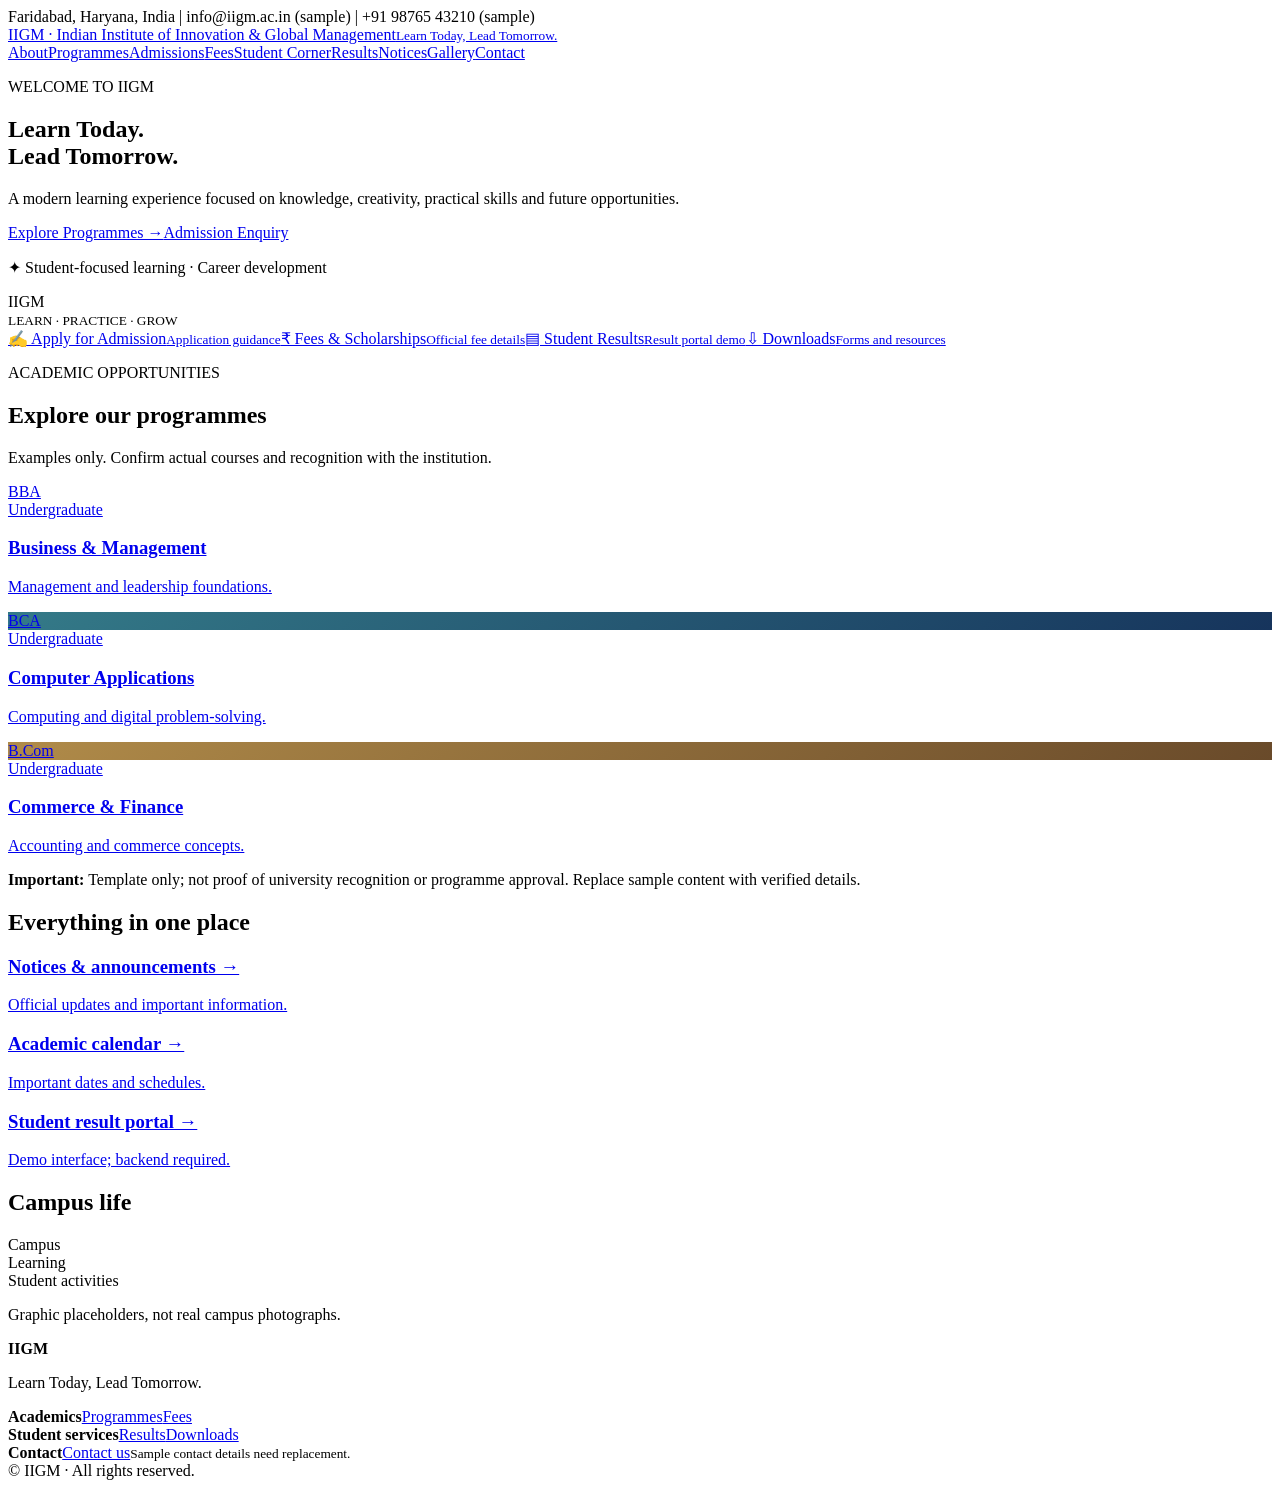
==== commit 7977d4a2: "Add files via upload" ====
--- a/index.html
+++ b/index.html
@@ -1,28 +1 @@
-<!DOCTYPE html>
-<html lang="en">
-<head>
-<meta charset="UTF-8"><meta name="viewport" content="width=device-width, initial-scale=1">
-<meta name="description" content="IIGM — Indian Institute of Innovation & Global Management. Learn Today, Lead Tomorrow.">
-<title>IIGM | Home</title><link rel="stylesheet" href="style.css">
-</head>
-<body>
-<div class="topbar"><div class="container topbar-inner"><div>☎ +91 XXXXX XXXXX <span>✉ info@iigm.example</span></div><div><a href="results.html">Student Result</a><a href="admissions.html">Online Enquiry</a></div></div></div>
-<header class="site-header"><div class="container nav-wrap">
-<a class="brand" href="index.html"><span class="crest">IIGM<small>✦</small></span><span><b>IIGM</b><small>Indian Institute of Innovation<br>&amp; Global Management</small><em>Learn Today, Lead Tomorrow.</em></span></a>
-<button class="menu-toggle" aria-label="Open navigation">☰</button><nav class="nav"><a class="active" href="index.html">Home</a><a href="about.html">About Us</a><a href="courses.html">Courses &amp; Fees</a><a href="admissions.html">Admissions</a><a href="results.html">Student Result</a><a href="notices.html">Notices</a><a href="contact.html">Contact</a></nav>
-</div></header>
-<main>
-<section class="hero home-hero"><div class="hero-shade"></div><div class="container hero-content"><p class="eyebrow">WELCOME TO IIGM</p><h1>Build Your Future.<br><span>Lead With Innovation.</span></h1><p class="hero-copy">Explore learning opportunities designed to help students grow their knowledge, confidence and career potential.</p><div class="actions"><a class="btn btn-gold" href="courses.html">Explore Courses →</a><a class="btn btn-outline" href="admissions.html">Admission Enquiry →</a></div><div class="hero-caption">KNOWLEDGE <b>•</b> SKILLS <b>•</b> OPPORTUNITY</div></div></section>
-<section class="trust-strip"><div class="container trust-grid"><div><span>✦</span><b>Student-focused learning</b><small>Guidance for your journey</small></div><div><span>◎</span><b>Career development</b><small>Build future-ready skills</small></div><div><span>↗</span><b>Practical perspective</b><small>Learn with purpose</small></div><div><span>✧</span><b>Supportive environment</b><small>Grow with confidence</small></div></div></section>
-<section class="section container"><div class="section-head"><div><p class="eyebrow dark">DISCOVER IIGM</p><h2>Learning for a <span>changing world.</span></h2></div><p class="muted">Explore academic areas, admission guidance and student services in one place.</p></div>
-<div class="feature-grid"><a class="feature-card" href="about.html"><img src="https://images.unsplash.com/photo-1523240795612-9a054b0db644?auto=format&fit=crop&w=900&q=80" alt="Students working together"><div><span>01 / ABOUT IIGM</span><h3>Discover our approach</h3><p>Learn about the institute's vision and student-focused approach.</p><b>About IIGM →</b></div></a>
-<a class="feature-card" href="courses.html"><img src="https://images.unsplash.com/photo-1434030216411-0b793f4b4173?auto=format&fit=crop&w=900&q=80" alt="Study materials and notebook"><div><span>02 / COURSES</span><h3>Find your direction</h3><p>Review sample program categories and indicative fees.</p><b>View courses →</b></div></a>
-<a class="feature-card" href="admissions.html"><img src="https://images.unsplash.com/photo-1523050854058-8df90110c9f1?auto=format&fit=crop&w=900&q=80" alt="University campus"><div><span>03 / ADMISSIONS</span><h3>Take the next step</h3><p>See the enquiry process and prepare your questions.</p><b>Admission details →</b></div></a></div></section>
-<section class="section tint"><div class="container"><div class="section-head"><div><p class="eyebrow dark">ACADEMIC AREAS</p><h2>Explore popular <span>program areas.</span></h2></div><a class="text-link" href="courses.html">All courses &amp; fees →</a></div>
-<div class="course-teasers"><a class="teaser" href="courses.html"><img src="https://images.unsplash.com/photo-1454165804606-c3d57bc86b40?auto=format&fit=crop&w=700&q=80" alt="Business planning"><div><small>MANAGEMENT</small><h3>Business &amp; Management</h3><p>Leadership, communication and business fundamentals.</p></div></a><a class="teaser" href="courses.html"><img src="https://images.unsplash.com/photo-1518770660439-4636190af475?auto=format&fit=crop&w=700&q=80" alt="Technology circuit board"><div><small>TECHNOLOGY</small><h3>Computing &amp; Technology</h3><p>Digital concepts, computing and problem-solving.</p></div></a><a class="teaser" href="courses.html"><img src="https://images.unsplash.com/photo-1554224155-6726b3ff858f?auto=format&fit=crop&w=700&q=80" alt="Finance and calculator"><div><small>COMMERCE</small><h3>Commerce &amp; Finance</h3><p>Commerce, accounting and analytical thinking.</p></div></a></div>
-<p class="notice-note">Course names and fees shown on this prototype are illustrative examples, not confirmed IIGM offerings.</p></div></section>
-<section class="section container portal-band"><div><p class="eyebrow dark">STUDENT SERVICES</p><h2>Useful services, <span>one click away.</span></h2><p class="muted">Try the result portal demo using the sample credentials on its page. It does not access real student records.</p></div><div class="portal-actions"><a class="portal-link" href="results.html"><span>▤</span><div><b>Student Result Demo</b><small>Roll number + date of birth</small></div><strong>→</strong></a><a class="portal-link" href="admissions.html"><span>✎</span><div><b>Admission Enquiry</b><small>View steps and sample enquiry form</small></div><strong>→</strong></a><a class="portal-link" href="contact.html"><span>⌖</span><div><b>Contact IIGM</b><small>Contact details to be confirmed</small></div><strong>→</strong></a></div></section>
-<section class="cta"><div class="container cta-inner"><div><p class="eyebrow">YOUR NEXT CHAPTER</p><h2>Ready to explore your options?</h2><p>Contact the institute to confirm available programs, eligibility and fees.</p></div><a class="btn btn-gold" href="admissions.html">Start an Enquiry →</a></div></section>
-</main>
-<footer class="footer"><div class="container footer-grid"><div class="footer-brand"><span class="crest">IIGM<small>✦</small></span><div><h3>IIGM</h3><p>Indian Institute of Innovation<br>&amp; Global Management</p><em>Learn Today, Lead Tomorrow.</em></div></div><div><h4>Explore</h4><a href="about.html">About Us</a><a href="courses.html">Courses &amp; Fees</a><a href="admissions.html">Admissions</a><a href="notices.html">Notices</a></div><div><h4>Student Corner</h4><a href="results.html">Result Demo</a><a href="admissions.html">Admission Enquiry</a><a href="contact.html">Contact</a></div><div><h4>Contact details</h4><p>Phone: to be confirmed</p><p>Email: to be confirmed</p><p>Address: to be confirmed</p></div></div><div class="footer-bottom"><div class="container"><span>© 2026 IIGM — Website prototype</span><span>Official details and approvals must be verified before launch.</span></div></div></footer>
-<script src="script.js"></script></body></html>+<!doctype html><html lang="en"><head><meta charset="utf-8"><meta name="viewport" content="width=device-width,initial-scale=1"><title>IIGM | Learn Today, Lead Tomorrow</title><link rel="stylesheet" href="assets/style.css"><script defer src="assets/app.js"></script></head><body><div class="top"><div class="wrap">Faridabad, Haryana, India | info@iigm.ac.in (sample) | +91 98765 43210 (sample)</div></div><header class="header"><div class="wrap navrow"><a class="brand" href="index.html">IIGM · Indian Institute of Innovation & Global Management<small>Learn Today, Lead Tomorrow.</small></a><nav class="nav"><a href="about/index.html">About</a><a href="programmes/index.html">Programmes</a><a href="admissions/index.html">Admissions</a><a href="programmes/fees.html">Fees</a><a href="students/index.html">Student Corner</a><a href="results/index.html">Results</a><a href="students/notices.html">Notices</a><a href="gallery/index.html">Gallery</a><a href="contact/index.html">Contact</a></nav></div></header><section class="hero"><div class="wrap hero-grid"><div><p class="eyebrow">WELCOME TO IIGM</p><h1>Learn Today.<br><span>Lead Tomorrow.</span></h1><p class="lead">A modern learning experience focused on knowledge, creativity, practical skills and future opportunities.</p><a class="btn gold" href="programmes/index.html">Explore Programmes →</a><a class="btn outline" href="admissions/index.html">Admission Enquiry</a><p>✦ Student-focused learning · Career development</p></div><div class="art">IIGM<br><small>LEARN · PRACTICE · GROW</small></div></div></section><div class="wrap quick"><a href="admissions/index.html">✍ Apply for Admission<small>Application guidance</small></a><a href="programmes/fees.html">₹ Fees & Scholarships<small>Official fee details</small></a><a href="results/index.html">▤ Student Results<small>Result portal demo</small></a><a href="students/downloads.html">⇩ Downloads<small>Forms and resources</small></a></div><section class="section"><div class="wrap"><p class="eyebrow">ACADEMIC OPPORTUNITIES</p><h2>Explore our programmes</h2><p class="muted">Examples only. Confirm actual courses and recognition with the institution.</p><div class="grid"><a class="card" href="programmes/undergraduate.html"><div class="imagebox">BBA</div><div class="cardbody"><span class="tag">Undergraduate</span><h3>Business & Management</h3><p>Management and leadership foundations.</p></div></a><a class="card" href="programmes/undergraduate.html"><div class="imagebox" style="background:linear-gradient(135deg,#347a88,#16345c)">BCA</div><div class="cardbody"><span class="tag">Undergraduate</span><h3>Computer Applications</h3><p>Computing and digital problem-solving.</p></div></a><a class="card" href="programmes/undergraduate.html"><div class="imagebox" style="background:linear-gradient(135deg,#b08b49,#694a2a)">B.Com</div><div class="cardbody"><span class="tag">Undergraduate</span><h3>Commerce & Finance</h3><p>Accounting and commerce concepts.</p></div></a></div><div class="notice"><b>Important:</b> Template only; not proof of university recognition or programme approval. Replace sample content with verified details.</div></div></section><section class="section tint"><div class="wrap"><h2>Everything in one place</h2><div class="grid"><a class="panel" href="students/notices.html"><h3>Notices & announcements →</h3><p>Official updates and important information.</p></a><a class="panel" href="students/academic-calendar.html"><h3>Academic calendar →</h3><p>Important dates and schedules.</p></a><a class="panel" href="results/index.html"><h3>Student result portal →</h3><p>Demo interface; backend required.</p></a></div></div></section><section class="section"><div class="wrap"><h2>Campus life</h2><div class="gallery"><div>Campus</div><div>Learning</div><div>Student activities</div></div><p class="muted">Graphic placeholders, not real campus photographs.</p></div></section><footer class="footer"><div class="wrap footergrid"><div><b>IIGM</b><p>Learn Today, Lead Tomorrow.</p></div><div><b>Academics</b><a href="programmes/index.html">Programmes</a><a href="programmes/fees.html">Fees</a></div><div><b>Student services</b><a href="results/index.html">Results</a><a href="students/downloads.html">Downloads</a></div><div><b>Contact</b><a href="contact/index.html">Contact us</a><small>Sample contact details need replacement.</small></div></div><div class="wrap footerbottom">© <span data-year></span> IIGM · All rights reserved.</div></footer></body></html>
